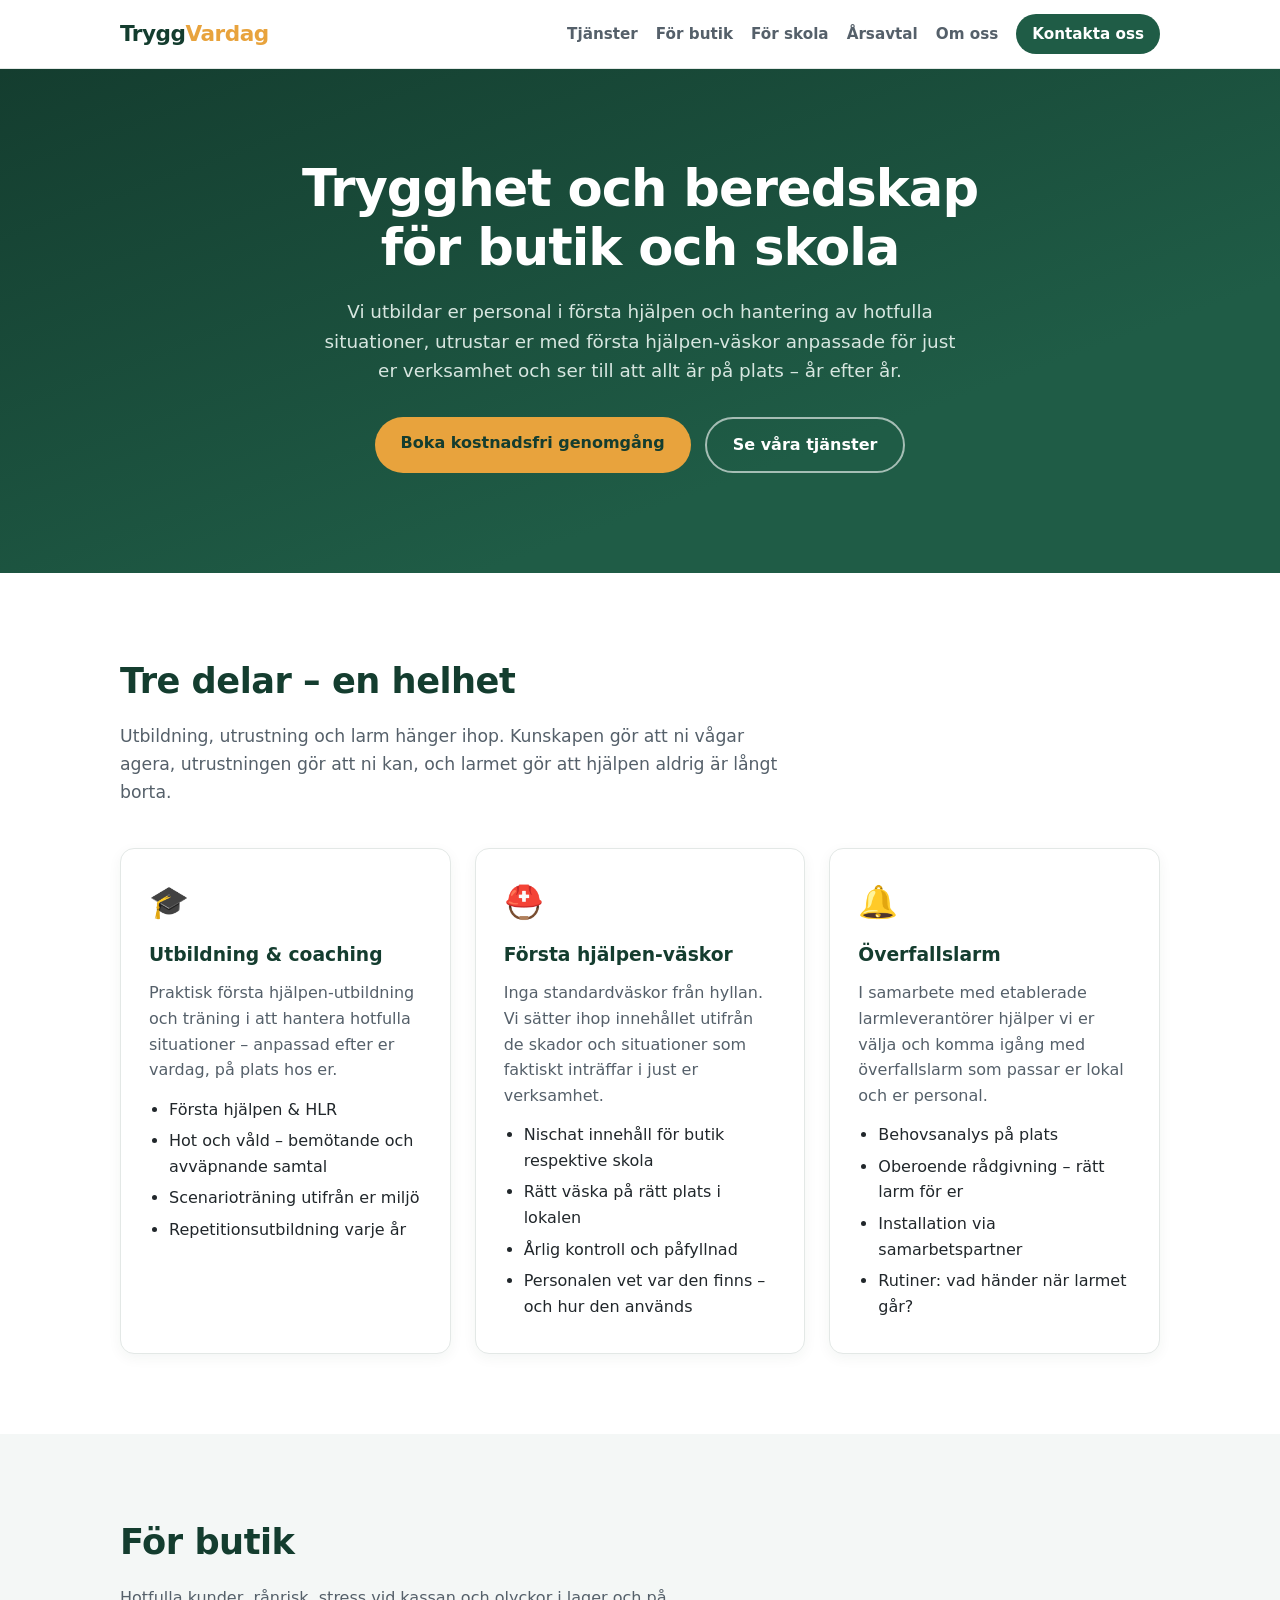
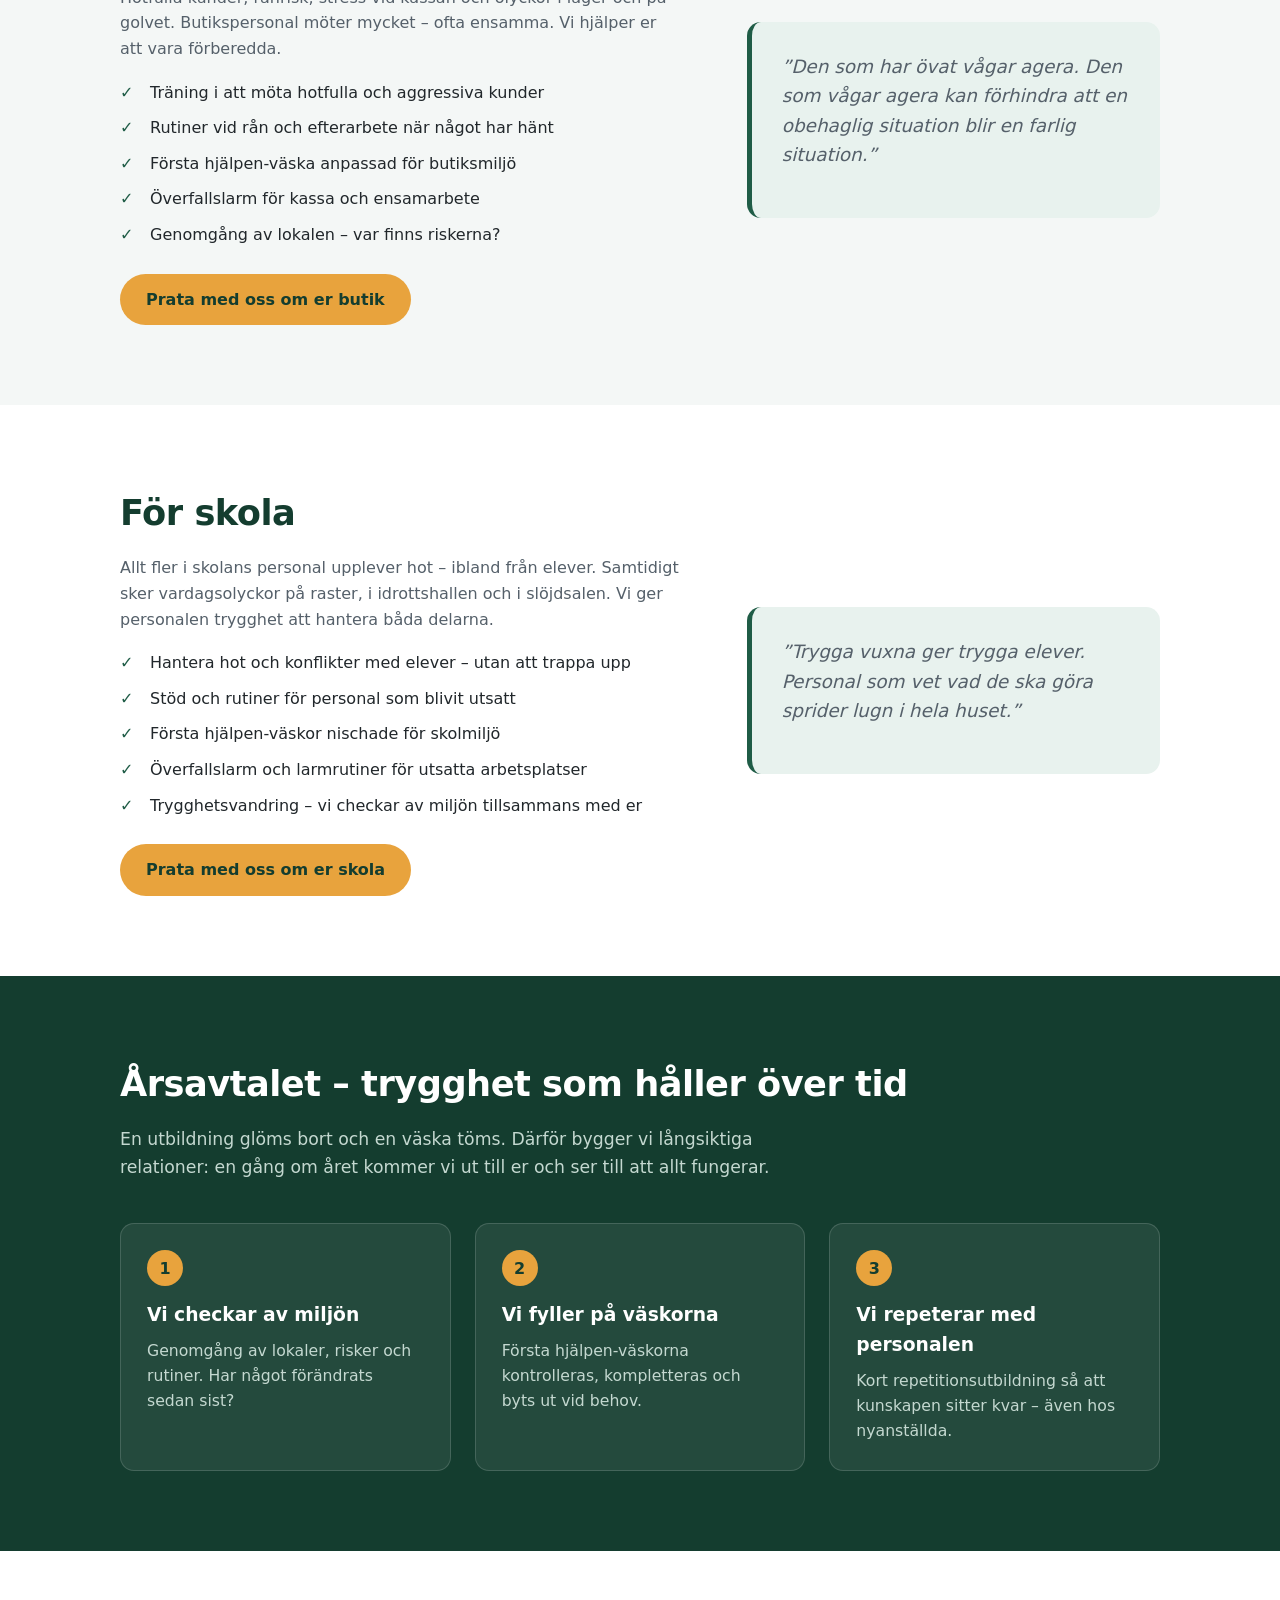
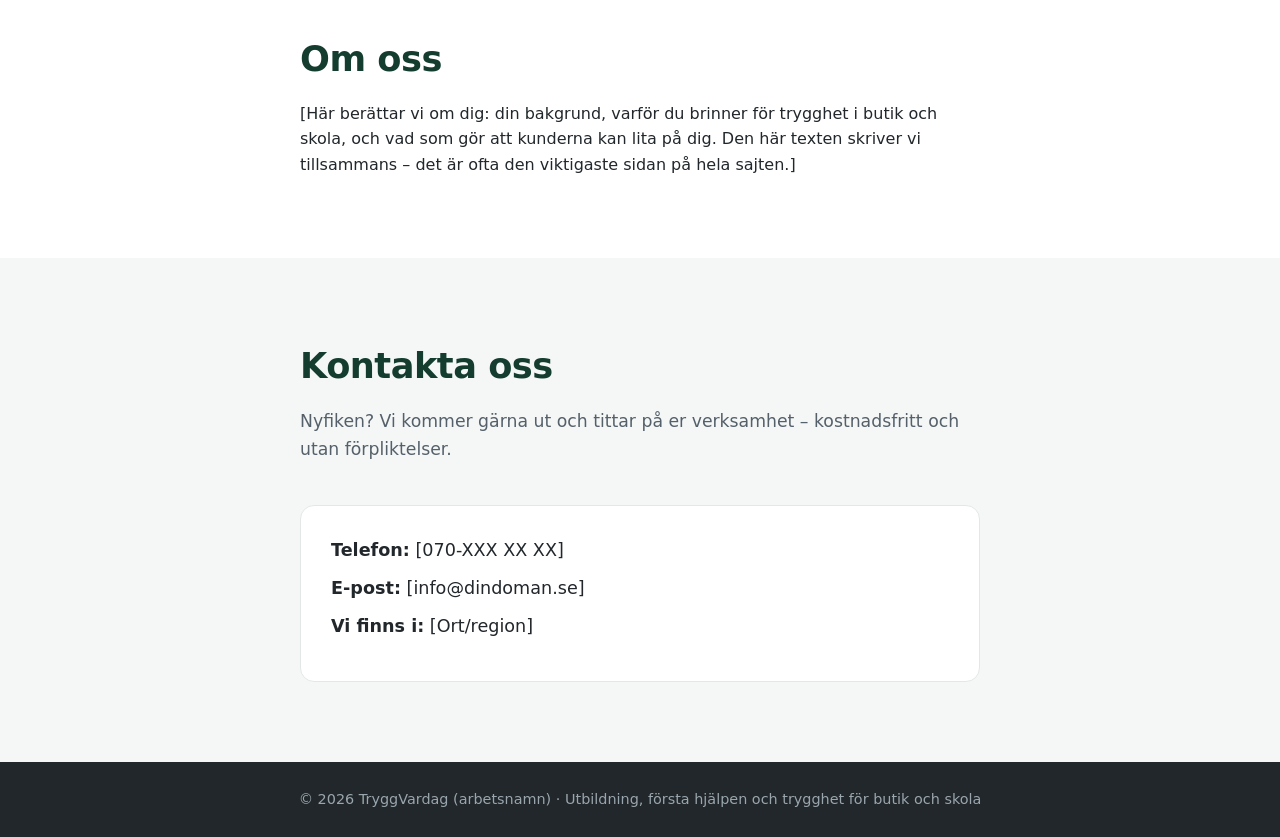
==== coaching/index.html @ 4fd25b97 "Add first draft of coaching/education website with business plan Utkast till hemsida för trygghetsfö" ====
<!DOCTYPE html>
<html lang="sv">
<head>
  <meta charset="UTF-8">
  <meta name="viewport" content="width=device-width, initial-scale=1.0">
  <title>TryggVardag – Utbildning, första hjälpen och trygghet för butik och skola</title>
  <meta name="description" content="Första hjälpen-utbildning, nischade första hjälpen-väskor och överfallslarm för butiker och skolor. Årsavtal med påfyllnad och repetitionsutbildning.">
  <link rel="stylesheet" href="style.css">
</head>
<body>

  <header class="topbar">
    <div class="container topbar-inner">
      <a href="#" class="logo">Trygg<span>Vardag</span></a>
      <nav class="nav">
        <a href="#tjanster">Tjänster</a>
        <a href="#butik">För butik</a>
        <a href="#skola">För skola</a>
        <a href="#arsavtal">Årsavtal</a>
        <a href="#om">Om oss</a>
        <a href="#kontakt" class="nav-cta">Kontakta oss</a>
      </nav>
    </div>
  </header>

  <section class="hero">
    <div class="container">
      <h1>Trygghet och beredskap<br>för butik och skola</h1>
      <p class="hero-sub">
        Vi utbildar er personal i första hjälpen och hantering av hotfulla situationer,
        utrustar er med första hjälpen-väskor anpassade för just er verksamhet
        och ser till att allt är på plats – år efter år.
      </p>
      <div class="hero-actions">
        <a href="#kontakt" class="btn btn-primary">Boka kostnadsfri genomgång</a>
        <a href="#tjanster" class="btn btn-ghost">Se våra tjänster</a>
      </div>
    </div>
  </section>

  <section id="tjanster" class="section">
    <div class="container">
      <h2>Tre delar – en helhet</h2>
      <p class="section-intro">
        Utbildning, utrustning och larm hänger ihop. Kunskapen gör att ni vågar agera,
        utrustningen gör att ni kan, och larmet gör att hjälpen aldrig är långt borta.
      </p>
      <div class="cards">
        <article class="card">
          <div class="card-icon">🎓</div>
          <h3>Utbildning &amp; coaching</h3>
          <p>
            Praktisk första hjälpen-utbildning och träning i att hantera hotfulla
            situationer – anpassad efter er vardag, på plats hos er.
          </p>
          <ul>
            <li>Första hjälpen &amp; HLR</li>
            <li>Hot och våld – bemötande och avväpnande samtal</li>
            <li>Scenarioträning utifrån er miljö</li>
            <li>Repetitionsutbildning varje år</li>
          </ul>
        </article>
        <article class="card">
          <div class="card-icon">⛑️</div>
          <h3>Första hjälpen-väskor</h3>
          <p>
            Inga standardväskor från hyllan. Vi sätter ihop innehållet utifrån de skador
            och situationer som faktiskt inträffar i just er verksamhet.
          </p>
          <ul>
            <li>Nischat innehåll för butik respektive skola</li>
            <li>Rätt väska på rätt plats i lokalen</li>
            <li>Årlig kontroll och påfyllnad</li>
            <li>Personalen vet var den finns – och hur den används</li>
          </ul>
        </article>
        <article class="card">
          <div class="card-icon">🔔</div>
          <h3>Överfallslarm</h3>
          <p>
            I samarbete med etablerade larmleverantörer hjälper vi er välja och komma
            igång med överfallslarm som passar er lokal och er personal.
          </p>
          <ul>
            <li>Behovsanalys på plats</li>
            <li>Oberoende rådgivning – rätt larm för er</li>
            <li>Installation via samarbetspartner</li>
            <li>Rutiner: vad händer när larmet går?</li>
          </ul>
        </article>
      </div>
    </div>
  </section>

  <section id="butik" class="section section-alt">
    <div class="container split">
      <div>
        <h2>För butik</h2>
        <p>
          Hotfulla kunder, rånrisk, stress vid kassan och olyckor i lager och på golvet.
          Butikspersonal möter mycket – ofta ensamma. Vi hjälper er att vara förberedda.
        </p>
        <ul class="checklist">
          <li>Träning i att möta hotfulla och aggressiva kunder</li>
          <li>Rutiner vid rån och efterarbete när något har hänt</li>
          <li>Första hjälpen-väska anpassad för butiksmiljö</li>
          <li>Överfallslarm för kassa och ensamarbete</li>
          <li>Genomgång av lokalen – var finns riskerna?</li>
        </ul>
        <a href="#kontakt" class="btn btn-primary">Prata med oss om er butik</a>
      </div>
      <div class="quote-box">
        <p>”Den som har övat vågar agera. Den som vågar agera kan förhindra att en obehaglig situation blir en farlig situation.”</p>
      </div>
    </div>
  </section>

  <section id="skola" class="section">
    <div class="container split">
      <div>
        <h2>För skola</h2>
        <p>
          Allt fler i skolans personal upplever hot – ibland från elever. Samtidigt sker
          vardagsolyckor på raster, i idrottshallen och i slöjdsalen. Vi ger personalen
          trygghet att hantera båda delarna.
        </p>
        <ul class="checklist">
          <li>Hantera hot och konflikter med elever – utan att trappa upp</li>
          <li>Stöd och rutiner för personal som blivit utsatt</li>
          <li>Första hjälpen-väskor nischade för skolmiljö</li>
          <li>Överfallslarm och larmrutiner för utsatta arbetsplatser</li>
          <li>Trygghetsvandring – vi checkar av miljön tillsammans med er</li>
        </ul>
        <a href="#kontakt" class="btn btn-primary">Prata med oss om er skola</a>
      </div>
      <div class="quote-box">
        <p>”Trygga vuxna ger trygga elever. Personal som vet vad de ska göra sprider lugn i hela huset.”</p>
      </div>
    </div>
  </section>

  <section id="arsavtal" class="section section-dark">
    <div class="container">
      <h2>Årsavtalet – trygghet som håller över tid</h2>
      <p class="section-intro">
        En utbildning glöms bort och en väska töms. Därför bygger vi långsiktiga
        relationer: en gång om året kommer vi ut till er och ser till att allt fungerar.
      </p>
      <div class="steps">
        <div class="step">
          <span class="step-num">1</span>
          <h3>Vi checkar av miljön</h3>
          <p>Genomgång av lokaler, risker och rutiner. Har något förändrats sedan sist?</p>
        </div>
        <div class="step">
          <span class="step-num">2</span>
          <h3>Vi fyller på väskorna</h3>
          <p>Första hjälpen-väskorna kontrolleras, kompletteras och byts ut vid behov.</p>
        </div>
        <div class="step">
          <span class="step-num">3</span>
          <h3>Vi repeterar med personalen</h3>
          <p>Kort repetitionsutbildning så att kunskapen sitter kvar – även hos nyanställda.</p>
        </div>
      </div>
    </div>
  </section>

  <section id="om" class="section">
    <div class="container narrow">
      <h2>Om oss</h2>
      <p>
        [Här berättar vi om dig: din bakgrund, varför du brinner för trygghet i butik
        och skola, och vad som gör att kunderna kan lita på dig. Den här texten skriver
        vi tillsammans – det är ofta den viktigaste sidan på hela sajten.]
      </p>
    </div>
  </section>

  <section id="kontakt" class="section section-alt">
    <div class="container narrow">
      <h2>Kontakta oss</h2>
      <p class="section-intro">
        Nyfiken? Vi kommer gärna ut och tittar på er verksamhet – kostnadsfritt och
        utan förpliktelser.
      </p>
      <div class="contact-box">
        <p><strong>Telefon:</strong> [070-XXX XX XX]</p>
        <p><strong>E-post:</strong> [info@dindoman.se]</p>
        <p><strong>Vi finns i:</strong> [Ort/region]</p>
      </div>
    </div>
  </section>

  <footer class="footer">
    <div class="container">
      <p>© 2026 TryggVardag (arbetsnamn) · Utbildning, första hjälpen och trygghet för butik och skola</p>
    </div>
  </footer>

</body>
</html>
---- coaching/style.css ----
:root {
  --green: #1f5c46;
  --green-dark: #143d2f;
  --green-light: #e8f2ee;
  --amber: #e8a33d;
  --ink: #21272b;
  --ink-soft: #55606a;
  --bg: #ffffff;
  --bg-alt: #f4f7f6;
  --radius: 14px;
  --maxw: 1080px;
}

* { margin: 0; padding: 0; box-sizing: border-box; }

body {
  font-family: "Segoe UI", system-ui, -apple-system, sans-serif;
  color: var(--ink);
  background: var(--bg);
  line-height: 1.6;
}

.container {
  max-width: var(--maxw);
  margin: 0 auto;
  padding: 0 20px;
}

.container.narrow { max-width: 720px; }

/* Topbar */
.topbar {
  position: sticky;
  top: 0;
  background: rgba(255, 255, 255, 0.95);
  backdrop-filter: blur(6px);
  border-bottom: 1px solid #e3e8e6;
  z-index: 10;
}

.topbar-inner {
  display: flex;
  align-items: center;
  justify-content: space-between;
  padding-top: 14px;
  padding-bottom: 14px;
  flex-wrap: wrap;
  gap: 10px;
}

.logo {
  font-size: 1.35rem;
  font-weight: 800;
  color: var(--green-dark);
  text-decoration: none;
  letter-spacing: -0.5px;
}

.logo span { color: var(--amber); }

.nav {
  display: flex;
  gap: 18px;
  align-items: center;
  flex-wrap: wrap;
}

.nav a {
  color: var(--ink-soft);
  text-decoration: none;
  font-weight: 600;
  font-size: 0.95rem;
}

.nav a:hover { color: var(--green); }

.nav-cta {
  background: var(--green);
  color: #fff !important;
  padding: 8px 16px;
  border-radius: 999px;
}

.nav-cta:hover { background: var(--green-dark); }

/* Hero */
.hero {
  background: linear-gradient(160deg, var(--green-dark) 0%, var(--green) 70%);
  color: #fff;
  padding: 90px 0 100px;
  text-align: center;
}

.hero h1 {
  font-size: clamp(2rem, 5vw, 3.2rem);
  line-height: 1.15;
  letter-spacing: -1px;
  margin-bottom: 20px;
}

.hero-sub {
  max-width: 640px;
  margin: 0 auto 32px;
  font-size: 1.15rem;
  color: #d7e6e0;
}

.hero-actions {
  display: flex;
  gap: 14px;
  justify-content: center;
  flex-wrap: wrap;
}

/* Buttons */
.btn {
  display: inline-block;
  padding: 13px 26px;
  border-radius: 999px;
  font-weight: 700;
  text-decoration: none;
  transition: transform 0.15s ease, background 0.15s ease;
}

.btn:hover { transform: translateY(-2px); }

.btn-primary {
  background: var(--amber);
  color: var(--green-dark);
}

.btn-ghost {
  border: 2px solid rgba(255, 255, 255, 0.6);
  color: #fff;
}

/* Sections */
.section { padding: 80px 0; }
.section-alt { background: var(--bg-alt); }

.section h2 {
  font-size: clamp(1.6rem, 3.5vw, 2.2rem);
  letter-spacing: -0.5px;
  margin-bottom: 14px;
  color: var(--green-dark);
}

.section-intro {
  max-width: 680px;
  color: var(--ink-soft);
  font-size: 1.08rem;
  margin-bottom: 42px;
}

/* Cards */
.cards {
  display: grid;
  grid-template-columns: repeat(auto-fit, minmax(280px, 1fr));
  gap: 24px;
}

.card {
  background: #fff;
  border: 1px solid #e3e8e6;
  border-radius: var(--radius);
  padding: 28px;
  box-shadow: 0 4px 14px rgba(20, 61, 47, 0.05);
}

.card-icon { font-size: 2rem; margin-bottom: 12px; }

.card h3 { margin-bottom: 10px; color: var(--green-dark); }

.card p { color: var(--ink-soft); margin-bottom: 14px; }

.card ul { padding-left: 20px; color: var(--ink); }
.card li { margin-bottom: 6px; }

/* Split sections (butik/skola) */
.split {
  display: grid;
  grid-template-columns: 1.4fr 1fr;
  gap: 48px;
  align-items: center;
}

.split p { color: var(--ink-soft); margin-bottom: 18px; max-width: 560px; }

.checklist {
  list-style: none;
  margin-bottom: 26px;
}

.checklist li {
  padding-left: 30px;
  position: relative;
  margin-bottom: 10px;
}

.checklist li::before {
  content: "✓";
  position: absolute;
  left: 0;
  top: 0;
  color: var(--green);
  font-weight: 800;
}

.quote-box {
  background: var(--green-light);
  border-left: 5px solid var(--green);
  border-radius: var(--radius);
  padding: 30px;
  font-size: 1.15rem;
  font-style: italic;
  color: var(--green-dark);
}

/* Dark section (årsavtal) */
.section-dark {
  background: var(--green-dark);
  color: #fff;
}

.section-dark h2 { color: #fff; }
.section-dark .section-intro { color: #c4d8d0; }

.steps {
  display: grid;
  grid-template-columns: repeat(auto-fit, minmax(240px, 1fr));
  gap: 24px;
}

.step {
  background: rgba(255, 255, 255, 0.07);
  border: 1px solid rgba(255, 255, 255, 0.15);
  border-radius: var(--radius);
  padding: 26px;
}

.step-num {
  display: inline-flex;
  align-items: center;
  justify-content: center;
  width: 36px;
  height: 36px;
  border-radius: 50%;
  background: var(--amber);
  color: var(--green-dark);
  font-weight: 800;
  margin-bottom: 14px;
}

.step h3 { margin-bottom: 8px; }
.step p { color: #c4d8d0; font-size: 0.98rem; }

/* Contact */
.contact-box {
  background: #fff;
  border: 1px solid #e3e8e6;
  border-radius: var(--radius);
  padding: 30px;
  font-size: 1.1rem;
}

.contact-box p { margin-bottom: 10px; }

/* Footer */
.footer {
  background: var(--ink);
  color: #9aa6ad;
  padding: 26px 0;
  font-size: 0.9rem;
  text-align: center;
}

/* Responsive */
@media (max-width: 820px) {
  .split { grid-template-columns: 1fr; gap: 28px; }
  .section { padding: 60px 0; }
  .hero { padding: 64px 0 72px; }
}
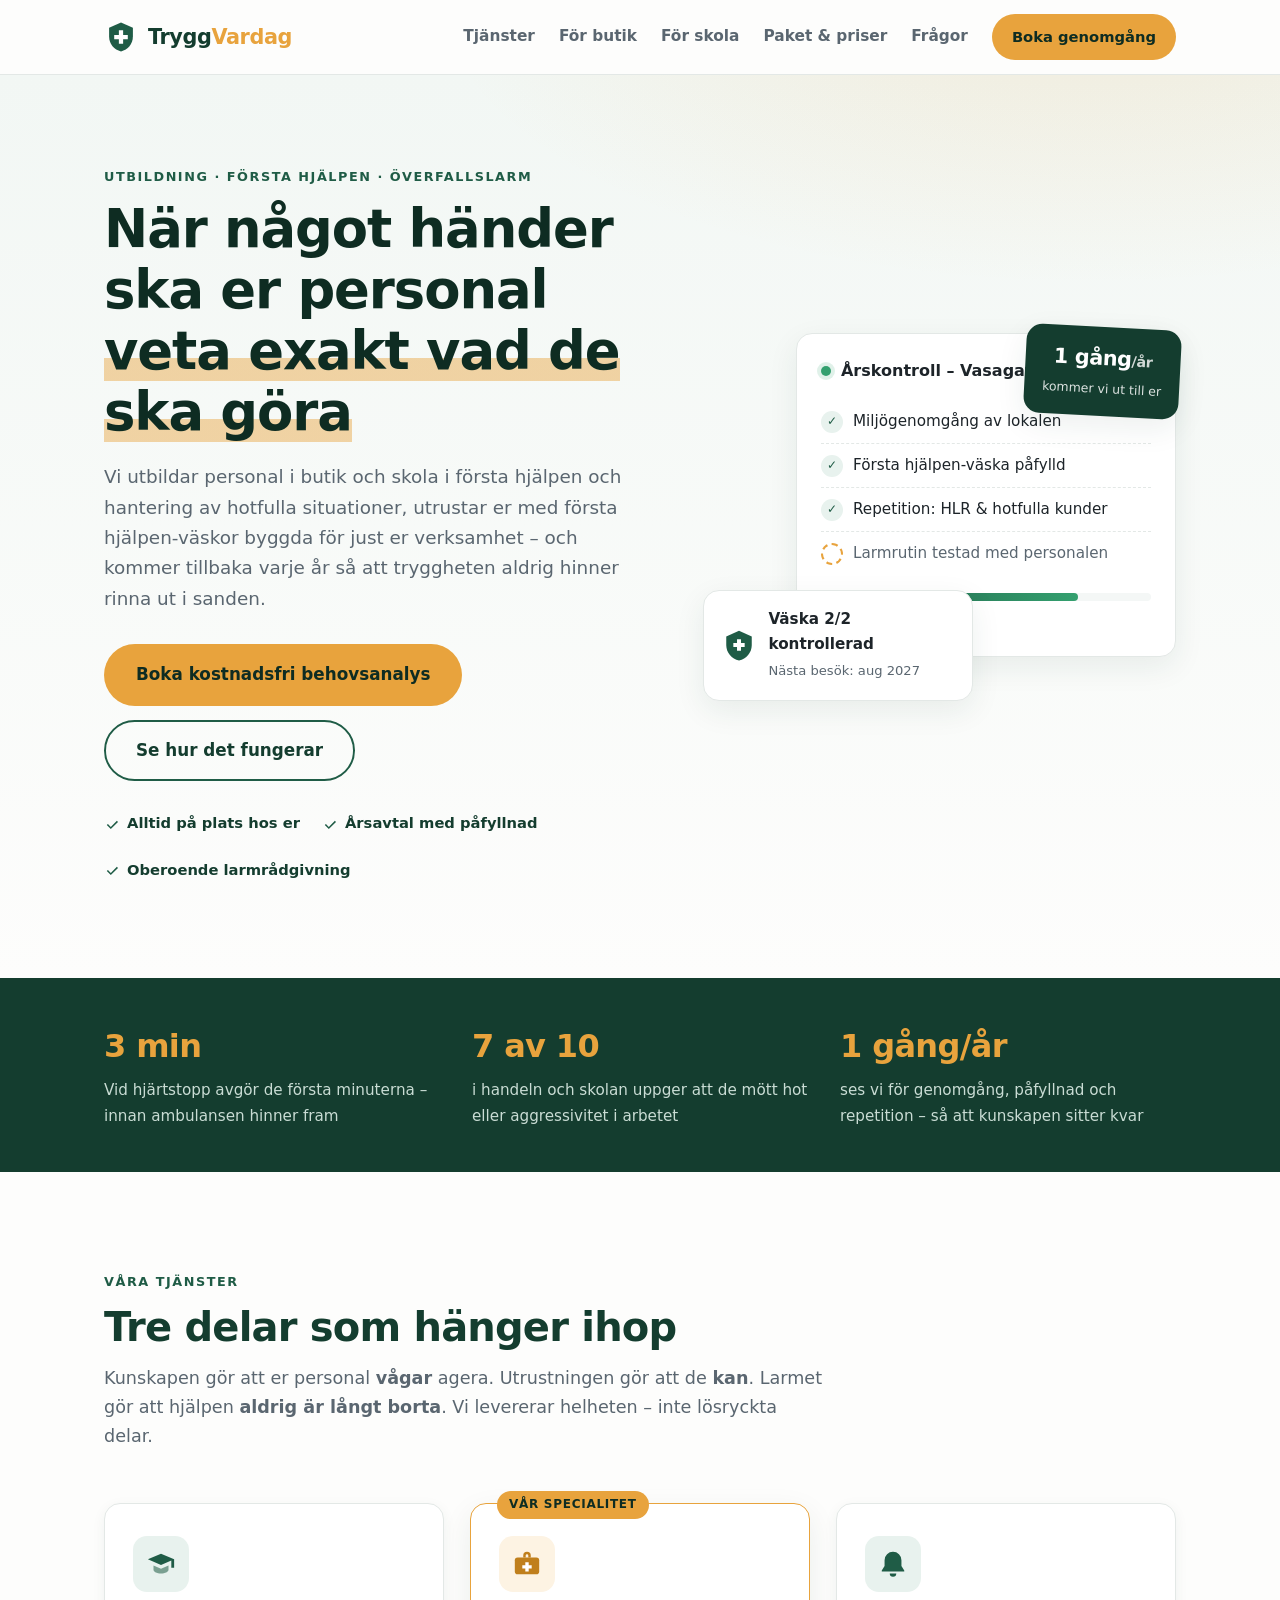
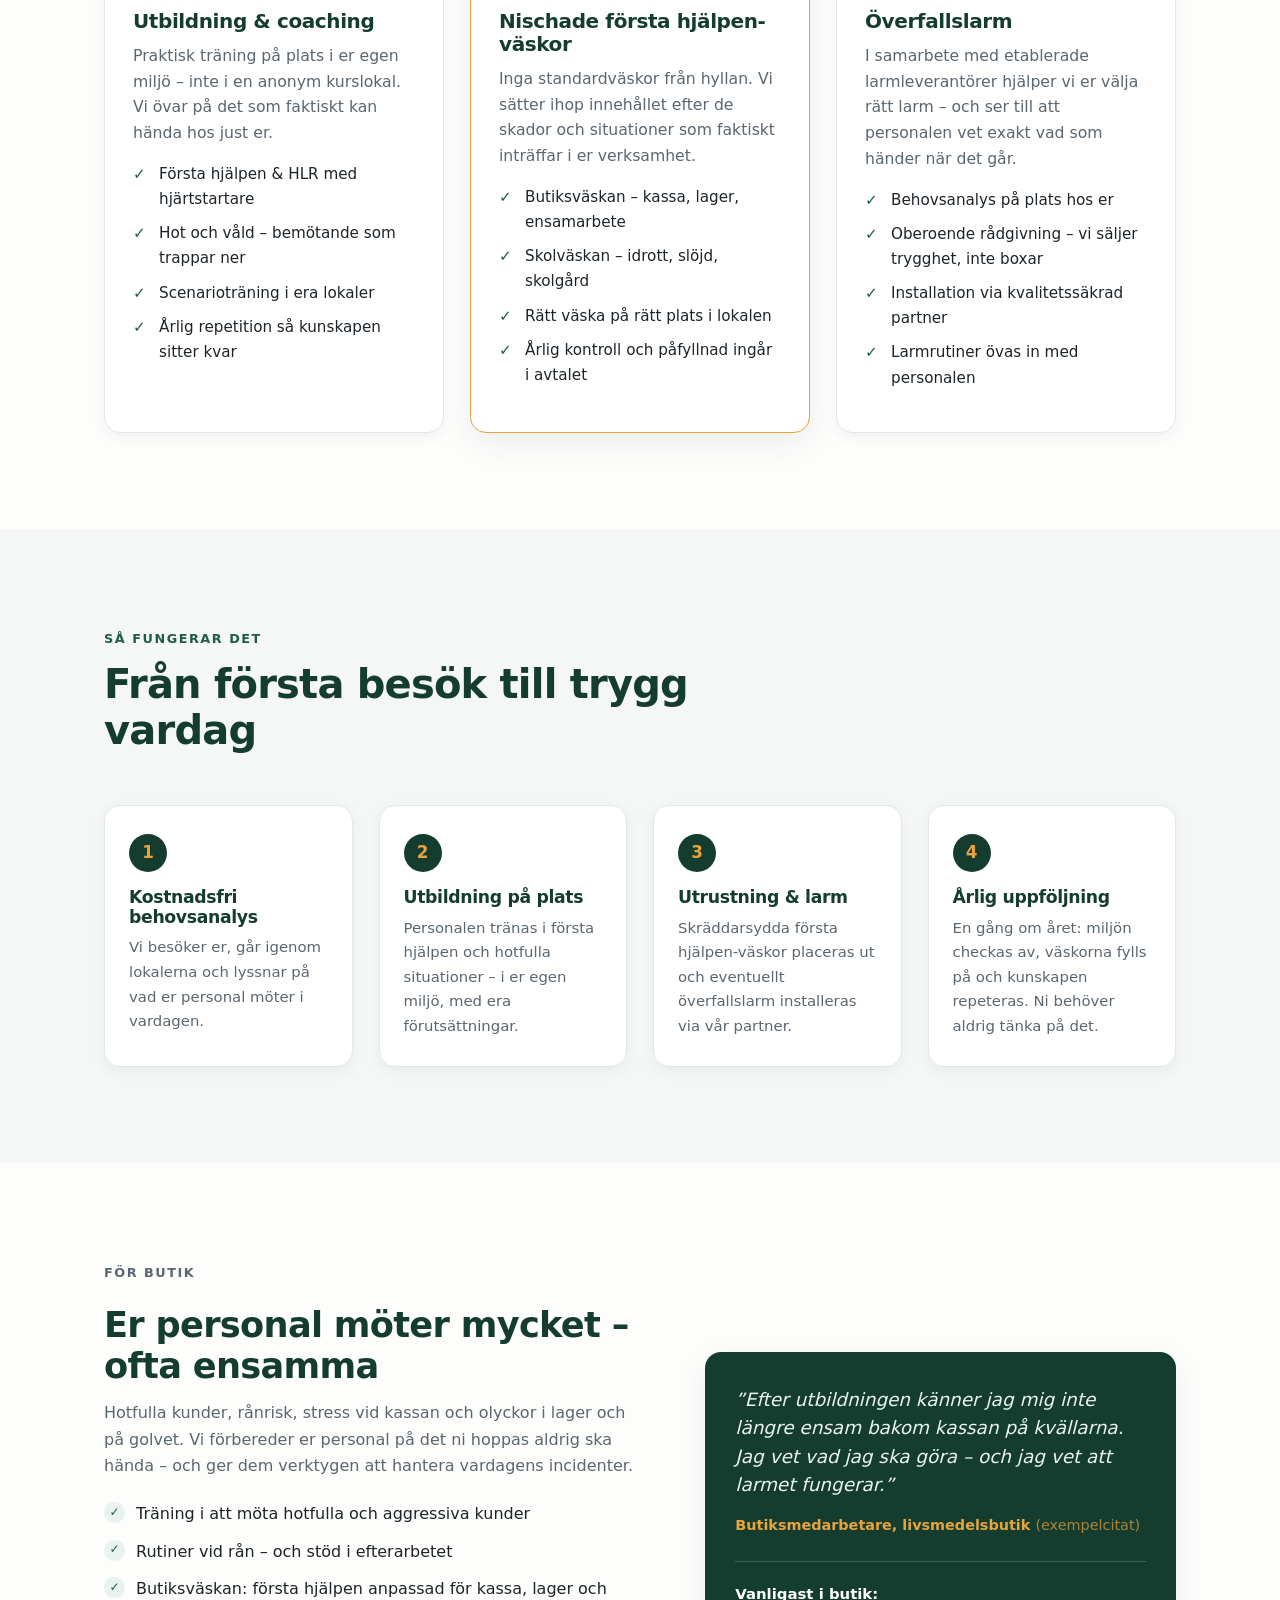
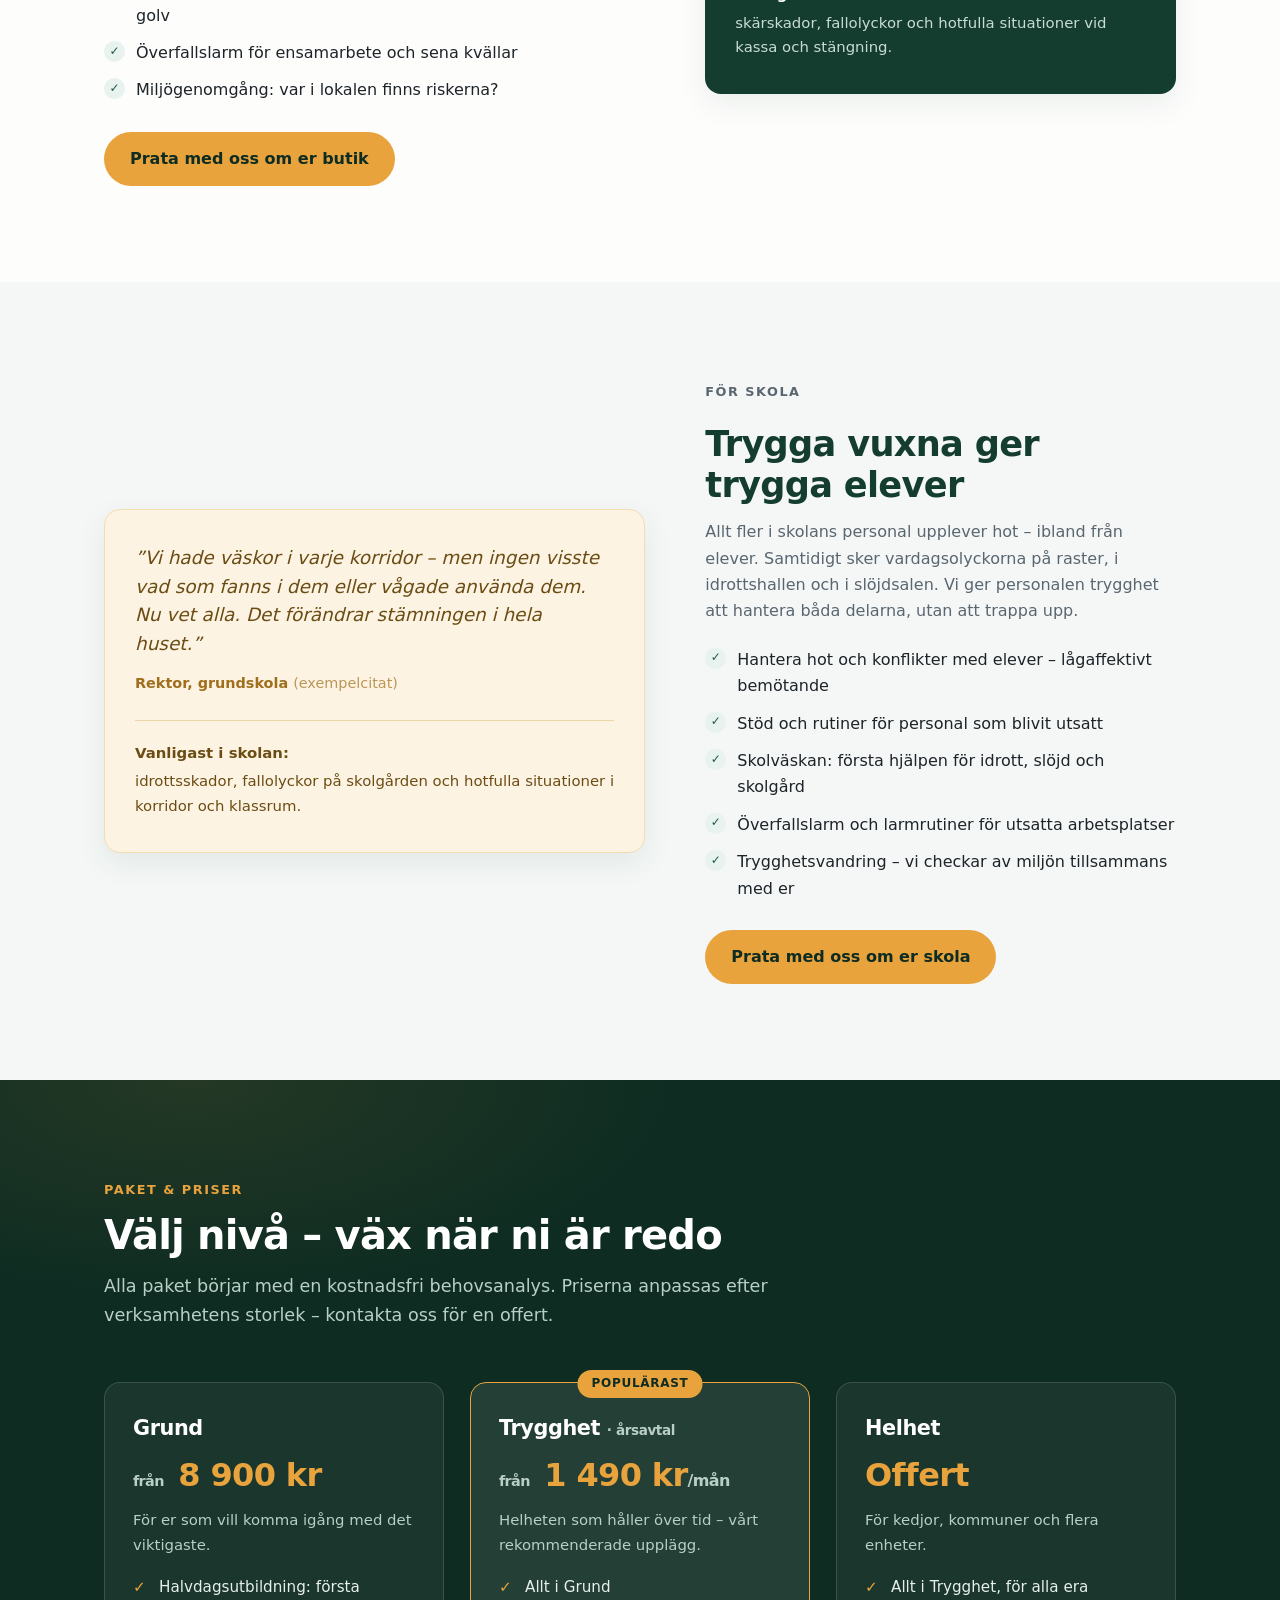
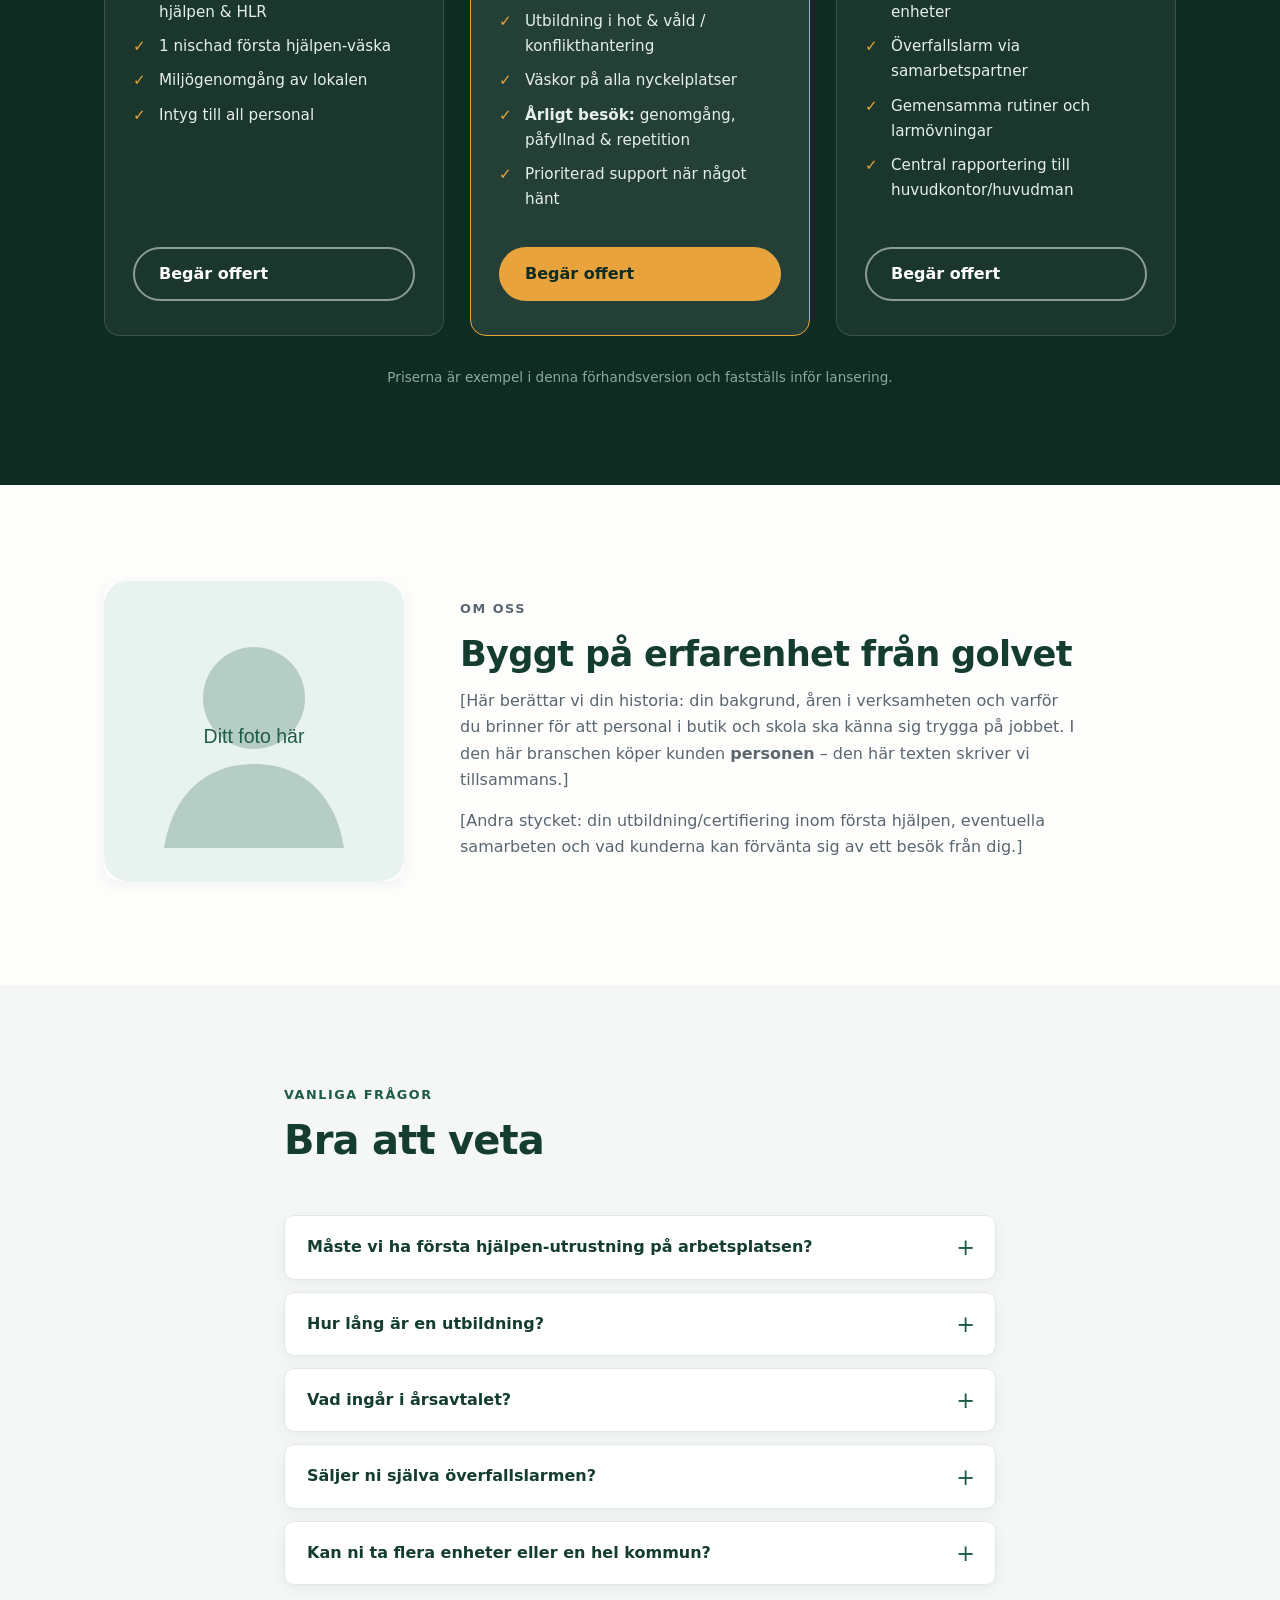
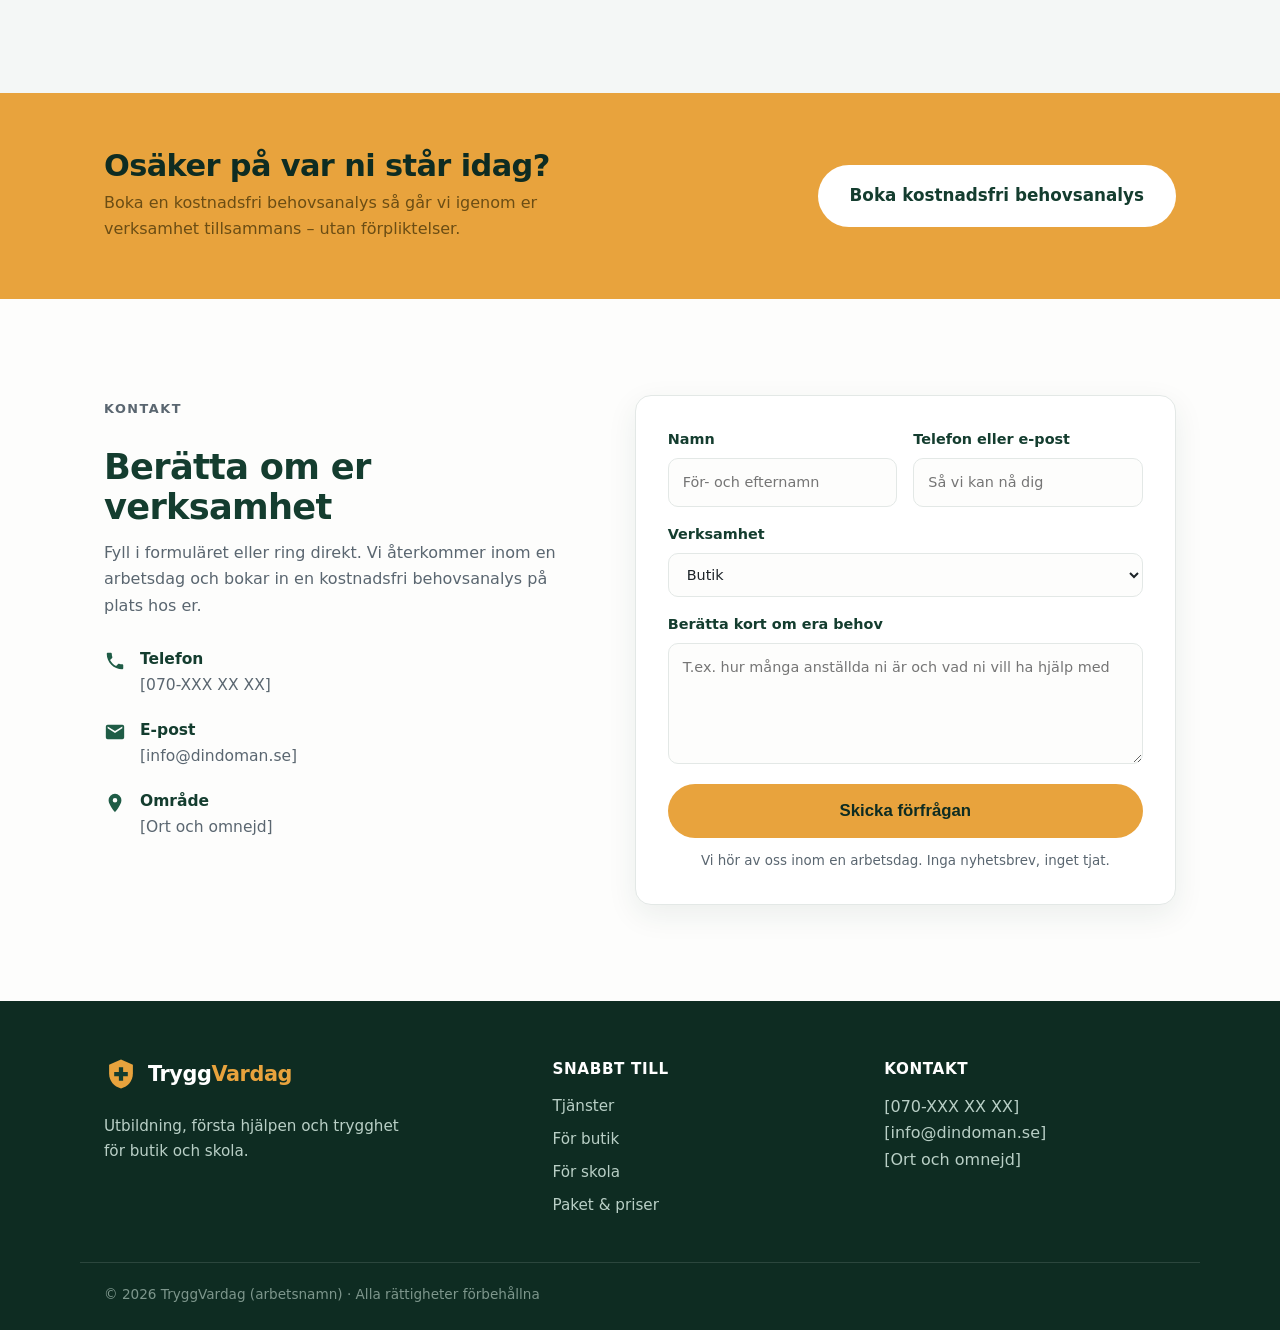
==== commit d2a27b3e: "Rebuild coaching site as polished production-quality mock Fullständig omarbetning: hero med illustra" ====
--- a/coaching/index.html
+++ b/coaching/index.html
@@ -4,199 +4,493 @@
   <meta charset="UTF-8">
   <meta name="viewport" content="width=device-width, initial-scale=1.0">
   <title>TryggVardag – Utbildning, första hjälpen och trygghet för butik och skola</title>
-  <meta name="description" content="Första hjälpen-utbildning, nischade första hjälpen-väskor och överfallslarm för butiker och skolor. Årsavtal med påfyllnad och repetitionsutbildning.">
+  <meta name="description" content="Första hjälpen-utbildning, nischade första hjälpen-väskor och överfallslarm för butiker och skolor. Årsavtal med miljögenomgång, påfyllnad och repetitionsutbildning.">
   <link rel="stylesheet" href="style.css">
 </head>
 <body>
 
-  <header class="topbar">
-    <div class="container topbar-inner">
-      <a href="#" class="logo">Trygg<span>Vardag</span></a>
-      <nav class="nav">
-        <a href="#tjanster">Tjänster</a>
-        <a href="#butik">För butik</a>
-        <a href="#skola">För skola</a>
-        <a href="#arsavtal">Årsavtal</a>
-        <a href="#om">Om oss</a>
-        <a href="#kontakt" class="nav-cta">Kontakta oss</a>
-      </nav>
-    </div>
-  </header>
-
+<header class="topbar" id="top">
+  <div class="container topbar-inner">
+    <a href="#top" class="logo" aria-label="TryggVardag – till startsidan">
+      <svg class="logo-mark" viewBox="0 0 40 40" aria-hidden="true">
+        <path d="M20 3 34 9v10c0 9.5-6 15.5-14 18C12 34.5 6 28.5 6 19V9l14-6z" fill="#1f5c46"/>
+        <path d="M17.5 12h5v5.5H28v5h-5.5V28h-5v-5.5H12v-5h5.5V12z" fill="#fff"/>
+      </svg>
+      <span class="logo-text">Trygg<em>Vardag</em></span>
+    </a>
+    <nav class="nav" id="nav">
+      <a href="#tjanster">Tjänster</a>
+      <a href="#butik">För butik</a>
+      <a href="#skola">För skola</a>
+      <a href="#paket">Paket &amp; priser</a>
+      <a href="#faq">Frågor</a>
+      <a href="#kontakt" class="btn btn-small btn-primary">Boka genomgång</a>
+    </nav>
+    <button class="nav-toggle" id="navToggle" aria-label="Meny" aria-expanded="false">
+      <span></span><span></span><span></span>
+    </button>
+  </div>
+</header>
+
+<main>
+
+  <!-- ============ HERO ============ -->
   <section class="hero">
-    <div class="container">
-      <h1>Trygghet och beredskap<br>för butik och skola</h1>
-      <p class="hero-sub">
-        Vi utbildar er personal i första hjälpen och hantering av hotfulla situationer,
-        utrustar er med första hjälpen-väskor anpassade för just er verksamhet
-        och ser till att allt är på plats – år efter år.
-      </p>
-      <div class="hero-actions">
-        <a href="#kontakt" class="btn btn-primary">Boka kostnadsfri genomgång</a>
-        <a href="#tjanster" class="btn btn-ghost">Se våra tjänster</a>
-      </div>
-    </div>
-  </section>
-
+    <div class="container hero-grid">
+      <div class="hero-copy reveal">
+        <p class="eyebrow">Utbildning · Första hjälpen · Överfallslarm</p>
+        <h1>När något händer ska er personal <span class="mark">veta exakt vad de ska göra</span></h1>
+        <p class="lead">
+          Vi utbildar personal i butik och skola i första hjälpen och hantering av hotfulla
+          situationer, utrustar er med första hjälpen-väskor byggda för just er verksamhet
+          – och kommer tillbaka varje år så att tryggheten aldrig hinner rinna ut i sanden.
+        </p>
+        <div class="hero-actions">
+          <a href="#kontakt" class="btn btn-primary btn-large">Boka kostnadsfri behovsanalys</a>
+          <a href="#tjanster" class="btn btn-outline btn-large">Se hur det fungerar</a>
+        </div>
+        <ul class="hero-trust">
+          <li>
+            <svg viewBox="0 0 20 20" aria-hidden="true"><path d="M8.5 13.6 4.9 10l-1.4 1.4 5 5 9-9L16.1 6z" fill="currentColor"/></svg>
+            Alltid på plats hos er
+          </li>
+          <li>
+            <svg viewBox="0 0 20 20" aria-hidden="true"><path d="M8.5 13.6 4.9 10l-1.4 1.4 5 5 9-9L16.1 6z" fill="currentColor"/></svg>
+            Årsavtal med påfyllnad
+          </li>
+          <li>
+            <svg viewBox="0 0 20 20" aria-hidden="true"><path d="M8.5 13.6 4.9 10l-1.4 1.4 5 5 9-9L16.1 6z" fill="currentColor"/></svg>
+            Oberoende larmrådgivning
+          </li>
+        </ul>
+      </div>
+
+      <div class="hero-visual reveal" aria-hidden="true">
+        <div class="visual-card visual-card-main">
+          <div class="visual-card-head">
+            <span class="dot dot-green"></span>
+            <strong>Årskontroll – Vasagatans Livs</strong>
+          </div>
+          <ul class="visual-checklist">
+            <li class="done"><span>✓</span> Miljögenomgång av lokalen</li>
+            <li class="done"><span>✓</span> Första hjälpen-väska påfylld</li>
+            <li class="done"><span>✓</span> Repetition: HLR &amp; hotfulla kunder</li>
+            <li class="active"><span></span> Larmrutin testad med personalen</li>
+          </ul>
+          <div class="visual-progress"><div style="width:78%"></div></div>
+          <p class="visual-note">3 av 4 moment klara</p>
+        </div>
+        <div class="visual-card visual-card-float">
+          <svg viewBox="0 0 24 24" aria-hidden="true"><path d="M12 2 3 6v6c0 5.5 3.8 9.7 9 11 5.2-1.3 9-5.5 9-11V6l-9-4z" fill="#1f5c46"/><path d="M10.6 8h2.8v2.6H16v2.8h-2.6V16h-2.8v-2.6H8v-2.8h2.6V8z" fill="#fff"/></svg>
+          <div>
+            <strong>Väska 2/2 kontrollerad</strong>
+            <small>Nästa besök: aug 2027</small>
+          </div>
+        </div>
+        <div class="visual-badge">
+          <strong>1 gång<span>/år</span></strong>
+          <small>kommer vi ut till er</small>
+        </div>
+      </div>
+    </div>
+  </section>
+
+  <!-- ============ STATS ============ -->
+  <section class="stats">
+    <div class="container stats-grid">
+      <div class="stat reveal">
+        <strong>3 min</strong>
+        <span>Vid hjärtstopp avgör de första minuterna – innan ambulansen hinner fram</span>
+      </div>
+      <div class="stat reveal">
+        <strong>7 av 10</strong>
+        <span>i handeln och skolan uppger att de mött hot eller aggressivitet i arbetet</span>
+      </div>
+      <div class="stat reveal">
+        <strong>1 gång/år</strong>
+        <span>ses vi för genomgång, påfyllnad och repetition – så att kunskapen sitter kvar</span>
+      </div>
+    </div>
+  </section>
+
+  <!-- ============ TJÄNSTER ============ -->
   <section id="tjanster" class="section">
     <div class="container">
-      <h2>Tre delar – en helhet</h2>
-      <p class="section-intro">
-        Utbildning, utrustning och larm hänger ihop. Kunskapen gör att ni vågar agera,
-        utrustningen gör att ni kan, och larmet gör att hjälpen aldrig är långt borta.
-      </p>
+      <div class="section-head reveal">
+        <p class="eyebrow">Våra tjänster</p>
+        <h2>Tre delar som hänger ihop</h2>
+        <p class="section-intro">
+          Kunskapen gör att er personal <strong>vågar</strong> agera. Utrustningen gör att de
+          <strong>kan</strong>. Larmet gör att hjälpen <strong>aldrig är långt borta</strong>.
+          Vi levererar helheten – inte lösryckta delar.
+        </p>
+      </div>
+
       <div class="cards">
-        <article class="card">
-          <div class="card-icon">🎓</div>
+        <article class="card reveal">
+          <div class="card-icon icon-green">
+            <svg viewBox="0 0 32 32" aria-hidden="true"><path d="M16 5 2 11l14 6 11-4.7V20h3v-9L16 5z" fill="currentColor"/><path d="M8 17.6V22c0 2.2 3.6 4 8 4s8-1.8 8-4v-4.4l-8 3.4-8-3.4z" fill="currentColor" opacity=".55"/></svg>
+          </div>
           <h3>Utbildning &amp; coaching</h3>
           <p>
-            Praktisk första hjälpen-utbildning och träning i att hantera hotfulla
-            situationer – anpassad efter er vardag, på plats hos er.
+            Praktisk träning på plats i er egen miljö – inte i en anonym kurslokal.
+            Vi övar på det som faktiskt kan hända hos just er.
           </p>
-          <ul>
-            <li>Första hjälpen &amp; HLR</li>
-            <li>Hot och våld – bemötande och avväpnande samtal</li>
-            <li>Scenarioträning utifrån er miljö</li>
-            <li>Repetitionsutbildning varje år</li>
-          </ul>
-        </article>
-        <article class="card">
-          <div class="card-icon">⛑️</div>
-          <h3>Första hjälpen-väskor</h3>
+          <ul class="feature-list">
+            <li>Första hjälpen &amp; HLR med hjärtstartare</li>
+            <li>Hot och våld – bemötande som trappar ner</li>
+            <li>Scenarioträning i era lokaler</li>
+            <li>Årlig repetition så kunskapen sitter kvar</li>
+          </ul>
+        </article>
+
+        <article class="card card-featured reveal">
+          <span class="card-flag">Vår specialitet</span>
+          <div class="card-icon icon-amber">
+            <svg viewBox="0 0 32 32" aria-hidden="true"><path d="M6 9h20a3 3 0 0 1 3 3v12a3 3 0 0 1-3 3H6a3 3 0 0 1-3-3V12a3 3 0 0 1 3-3z" fill="currentColor"/><path d="M12 9V7a4 4 0 0 1 8 0v2h-2.6V7a1.4 1.4 0 0 0-2.8 0v2H12z" fill="currentColor"/><path d="M14.2 14h3.6v3.2H21v3.6h-3.2V24h-3.6v-3.2H11v-3.6h3.2V14z" fill="#fff"/></svg>
+          </div>
+          <h3>Nischade första hjälpen-väskor</h3>
           <p>
-            Inga standardväskor från hyllan. Vi sätter ihop innehållet utifrån de skador
-            och situationer som faktiskt inträffar i just er verksamhet.
+            Inga standardväskor från hyllan. Vi sätter ihop innehållet efter de skador
+            och situationer som faktiskt inträffar i er verksamhet.
           </p>
-          <ul>
-            <li>Nischat innehåll för butik respektive skola</li>
+          <ul class="feature-list">
+            <li>Butiksväskan – kassa, lager, ensamarbete</li>
+            <li>Skolväskan – idrott, slöjd, skolgård</li>
             <li>Rätt väska på rätt plats i lokalen</li>
-            <li>Årlig kontroll och påfyllnad</li>
-            <li>Personalen vet var den finns – och hur den används</li>
-          </ul>
-        </article>
-        <article class="card">
-          <div class="card-icon">🔔</div>
+            <li>Årlig kontroll och påfyllnad ingår i avtalet</li>
+          </ul>
+        </article>
+
+        <article class="card reveal">
+          <div class="card-icon icon-green">
+            <svg viewBox="0 0 32 32" aria-hidden="true"><path d="M16 3a9 9 0 0 0-9 9v6l-3 5v1h24v-1l-3-5v-6a9 9 0 0 0-9-9z" fill="currentColor"/><path d="M12.5 26a3.5 3.5 0 0 0 7 0h-7z" fill="currentColor"/></svg>
+          </div>
           <h3>Överfallslarm</h3>
           <p>
-            I samarbete med etablerade larmleverantörer hjälper vi er välja och komma
-            igång med överfallslarm som passar er lokal och er personal.
+            I samarbete med etablerade larmleverantörer hjälper vi er välja rätt larm –
+            och ser till att personalen vet exakt vad som händer när det går.
           </p>
-          <ul>
-            <li>Behovsanalys på plats</li>
-            <li>Oberoende rådgivning – rätt larm för er</li>
-            <li>Installation via samarbetspartner</li>
-            <li>Rutiner: vad händer när larmet går?</li>
-          </ul>
-        </article>
-      </div>
-    </div>
-  </section>
-
-  <section id="butik" class="section section-alt">
+          <ul class="feature-list">
+            <li>Behovsanalys på plats hos er</li>
+            <li>Oberoende rådgivning – vi säljer trygghet, inte boxar</li>
+            <li>Installation via kvalitetssäkrad partner</li>
+            <li>Larmrutiner övas in med personalen</li>
+          </ul>
+        </article>
+      </div>
+    </div>
+  </section>
+
+  <!-- ============ SÅ FUNKAR DET ============ -->
+  <section class="section section-alt">
+    <div class="container">
+      <div class="section-head reveal">
+        <p class="eyebrow">Så fungerar det</p>
+        <h2>Från första besök till trygg vardag</h2>
+      </div>
+      <ol class="process">
+        <li class="reveal">
+          <span class="process-num">1</span>
+          <h3>Kostnadsfri behovsanalys</h3>
+          <p>Vi besöker er, går igenom lokalerna och lyssnar på vad er personal möter i vardagen.</p>
+        </li>
+        <li class="reveal">
+          <span class="process-num">2</span>
+          <h3>Utbildning på plats</h3>
+          <p>Personalen tränas i första hjälpen och hotfulla situationer – i er egen miljö, med era förutsättningar.</p>
+        </li>
+        <li class="reveal">
+          <span class="process-num">3</span>
+          <h3>Utrustning &amp; larm</h3>
+          <p>Skräddarsydda första hjälpen-väskor placeras ut och eventuellt överfallslarm installeras via vår partner.</p>
+        </li>
+        <li class="reveal">
+          <span class="process-num">4</span>
+          <h3>Årlig uppföljning</h3>
+          <p>En gång om året: miljön checkas av, väskorna fylls på och kunskapen repeteras. Ni behöver aldrig tänka på det.</p>
+        </li>
+      </ol>
+    </div>
+  </section>
+
+  <!-- ============ FÖR BUTIK ============ -->
+  <section id="butik" class="section">
     <div class="container split">
-      <div>
-        <h2>För butik</h2>
+      <div class="split-copy reveal">
+        <p class="eyebrow">För butik</p>
+        <h2>Er personal möter mycket – ofta ensamma</h2>
         <p>
           Hotfulla kunder, rånrisk, stress vid kassan och olyckor i lager och på golvet.
-          Butikspersonal möter mycket – ofta ensamma. Vi hjälper er att vara förberedda.
+          Vi förbereder er personal på det ni hoppas aldrig ska hända – och ger dem
+          verktygen att hantera vardagens incidenter.
         </p>
         <ul class="checklist">
           <li>Träning i att möta hotfulla och aggressiva kunder</li>
-          <li>Rutiner vid rån och efterarbete när något har hänt</li>
-          <li>Första hjälpen-väska anpassad för butiksmiljö</li>
-          <li>Överfallslarm för kassa och ensamarbete</li>
-          <li>Genomgång av lokalen – var finns riskerna?</li>
+          <li>Rutiner vid rån – och stöd i efterarbetet</li>
+          <li>Butiksväskan: första hjälpen anpassad för kassa, lager och golv</li>
+          <li>Överfallslarm för ensamarbete och sena kvällar</li>
+          <li>Miljögenomgång: var i lokalen finns riskerna?</li>
         </ul>
         <a href="#kontakt" class="btn btn-primary">Prata med oss om er butik</a>
       </div>
-      <div class="quote-box">
-        <p>”Den som har övat vågar agera. Den som vågar agera kan förhindra att en obehaglig situation blir en farlig situation.”</p>
-      </div>
-    </div>
-  </section>
-
-  <section id="skola" class="section">
-    <div class="container split">
-      <div>
-        <h2>För skola</h2>
+      <aside class="split-panel panel-green reveal">
+        <blockquote>
+          <p>”Efter utbildningen känner jag mig inte längre ensam bakom kassan på kvällarna. Jag vet vad jag ska göra – och jag vet att larmet fungerar.”</p>
+          <footer>Butiksmedarbetare, livsmedelsbutik <span>(exempelcitat)</span></footer>
+        </blockquote>
+        <div class="panel-fact">
+          <strong>Vanligast i butik:</strong>
+          <p>skärskador, fallolyckor och hotfulla situationer vid kassa och stängning.</p>
+        </div>
+      </aside>
+    </div>
+  </section>
+
+  <!-- ============ FÖR SKOLA ============ -->
+  <section id="skola" class="section section-alt">
+    <div class="container split split-reverse">
+      <div class="split-copy reveal">
+        <p class="eyebrow">För skola</p>
+        <h2>Trygga vuxna ger trygga elever</h2>
         <p>
           Allt fler i skolans personal upplever hot – ibland från elever. Samtidigt sker
-          vardagsolyckor på raster, i idrottshallen och i slöjdsalen. Vi ger personalen
-          trygghet att hantera båda delarna.
+          vardagsolyckorna på raster, i idrottshallen och i slöjdsalen. Vi ger personalen
+          trygghet att hantera båda delarna, utan att trappa upp.
         </p>
         <ul class="checklist">
-          <li>Hantera hot och konflikter med elever – utan att trappa upp</li>
+          <li>Hantera hot och konflikter med elever – lågaffektivt bemötande</li>
           <li>Stöd och rutiner för personal som blivit utsatt</li>
-          <li>Första hjälpen-väskor nischade för skolmiljö</li>
+          <li>Skolväskan: första hjälpen för idrott, slöjd och skolgård</li>
           <li>Överfallslarm och larmrutiner för utsatta arbetsplatser</li>
           <li>Trygghetsvandring – vi checkar av miljön tillsammans med er</li>
         </ul>
         <a href="#kontakt" class="btn btn-primary">Prata med oss om er skola</a>
       </div>
-      <div class="quote-box">
-        <p>”Trygga vuxna ger trygga elever. Personal som vet vad de ska göra sprider lugn i hela huset.”</p>
-      </div>
-    </div>
-  </section>
-
-  <section id="arsavtal" class="section section-dark">
+      <aside class="split-panel panel-amber reveal">
+        <blockquote>
+          <p>”Vi hade väskor i varje korridor – men ingen visste vad som fanns i dem eller vågade använda dem. Nu vet alla. Det förändrar stämningen i hela huset.”</p>
+          <footer>Rektor, grundskola <span>(exempelcitat)</span></footer>
+        </blockquote>
+        <div class="panel-fact">
+          <strong>Vanligast i skolan:</strong>
+          <p>idrottsskador, fallolyckor på skolgården och hotfulla situationer i korridor och klassrum.</p>
+        </div>
+      </aside>
+    </div>
+  </section>
+
+  <!-- ============ PAKET ============ -->
+  <section id="paket" class="section section-dark">
     <div class="container">
-      <h2>Årsavtalet – trygghet som håller över tid</h2>
-      <p class="section-intro">
-        En utbildning glöms bort och en väska töms. Därför bygger vi långsiktiga
-        relationer: en gång om året kommer vi ut till er och ser till att allt fungerar.
-      </p>
-      <div class="steps">
-        <div class="step">
-          <span class="step-num">1</span>
-          <h3>Vi checkar av miljön</h3>
-          <p>Genomgång av lokaler, risker och rutiner. Har något förändrats sedan sist?</p>
-        </div>
-        <div class="step">
-          <span class="step-num">2</span>
-          <h3>Vi fyller på väskorna</h3>
-          <p>Första hjälpen-väskorna kontrolleras, kompletteras och byts ut vid behov.</p>
-        </div>
-        <div class="step">
-          <span class="step-num">3</span>
-          <h3>Vi repeterar med personalen</h3>
-          <p>Kort repetitionsutbildning så att kunskapen sitter kvar – även hos nyanställda.</p>
-        </div>
-      </div>
-    </div>
-  </section>
-
+      <div class="section-head reveal">
+        <p class="eyebrow">Paket &amp; priser</p>
+        <h2>Välj nivå – väx när ni är redo</h2>
+        <p class="section-intro">
+          Alla paket börjar med en kostnadsfri behovsanalys. Priserna anpassas efter
+          verksamhetens storlek – kontakta oss för en offert.
+        </p>
+      </div>
+      <div class="pricing">
+        <article class="price-card reveal">
+          <h3>Grund</h3>
+          <p class="price"><span>från</span> 8 900 kr</p>
+          <p class="price-desc">För er som vill komma igång med det viktigaste.</p>
+          <ul class="feature-list light">
+            <li>Halvdagsutbildning: första hjälpen &amp; HLR</li>
+            <li>1 nischad första hjälpen-väska</li>
+            <li>Miljögenomgång av lokalen</li>
+            <li>Intyg till all personal</li>
+          </ul>
+          <a href="#kontakt" class="btn btn-outline-light">Begär offert</a>
+        </article>
+
+        <article class="price-card price-card-featured reveal">
+          <span class="price-flag">Populärast</span>
+          <h3>Trygghet <small>· årsavtal</small></h3>
+          <p class="price"><span>från</span> 1 490 kr<em>/mån</em></p>
+          <p class="price-desc">Helheten som håller över tid – vårt rekommenderade upplägg.</p>
+          <ul class="feature-list light">
+            <li>Allt i Grund</li>
+            <li>Utbildning i hot &amp; våld / konflikthantering</li>
+            <li>Väskor på alla nyckelplatser</li>
+            <li><strong>Årligt besök:</strong> genomgång, påfyllnad &amp; repetition</li>
+            <li>Prioriterad support när något hänt</li>
+          </ul>
+          <a href="#kontakt" class="btn btn-primary">Begär offert</a>
+        </article>
+
+        <article class="price-card reveal">
+          <h3>Helhet</h3>
+          <p class="price">Offert</p>
+          <p class="price-desc">För kedjor, kommuner och flera enheter.</p>
+          <ul class="feature-list light">
+            <li>Allt i Trygghet, för alla era enheter</li>
+            <li>Överfallslarm via samarbetspartner</li>
+            <li>Gemensamma rutiner och larmövningar</li>
+            <li>Central rapportering till huvudkontor/huvudman</li>
+          </ul>
+          <a href="#kontakt" class="btn btn-outline-light">Begär offert</a>
+        </article>
+      </div>
+      <p class="pricing-note reveal">Priserna är exempel i denna förhandsversion och fastställs inför lansering.</p>
+    </div>
+  </section>
+
+  <!-- ============ OM ============ -->
   <section id="om" class="section">
+    <div class="container about">
+      <div class="about-photo reveal" aria-hidden="true">
+        <svg viewBox="0 0 200 200">
+          <rect width="200" height="200" rx="16" fill="#e8f2ee"/>
+          <circle cx="100" cy="78" r="34" fill="#1f5c46" opacity=".25"/>
+          <path d="M40 178c6-38 30-56 60-56s54 18 60 56" fill="#1f5c46" opacity=".25"/>
+          <text x="100" y="108" text-anchor="middle" font-size="13" fill="#1f5c46" font-family="sans-serif">Ditt foto här</text>
+        </svg>
+      </div>
+      <div class="about-copy reveal">
+        <p class="eyebrow">Om oss</p>
+        <h2>Byggt på erfarenhet från golvet</h2>
+        <p>
+          [Här berättar vi din historia: din bakgrund, åren i verksamheten och varför du
+          brinner för att personal i butik och skola ska känna sig trygga på jobbet.
+          I den här branschen köper kunden <strong>personen</strong> – den här texten
+          skriver vi tillsammans.]
+        </p>
+        <p>
+          [Andra stycket: din utbildning/certifiering inom första hjälpen, eventuella
+          samarbeten och vad kunderna kan förvänta sig av ett besök från dig.]
+        </p>
+      </div>
+    </div>
+  </section>
+
+  <!-- ============ FAQ ============ -->
+  <section id="faq" class="section section-alt">
     <div class="container narrow">
-      <h2>Om oss</h2>
-      <p>
-        [Här berättar vi om dig: din bakgrund, varför du brinner för trygghet i butik
-        och skola, och vad som gör att kunderna kan lita på dig. Den här texten skriver
-        vi tillsammans – det är ofta den viktigaste sidan på hela sajten.]
-      </p>
-    </div>
-  </section>
-
-  <section id="kontakt" class="section section-alt">
-    <div class="container narrow">
-      <h2>Kontakta oss</h2>
-      <p class="section-intro">
-        Nyfiken? Vi kommer gärna ut och tittar på er verksamhet – kostnadsfritt och
-        utan förpliktelser.
-      </p>
-      <div class="contact-box">
-        <p><strong>Telefon:</strong> [070-XXX XX XX]</p>
-        <p><strong>E-post:</strong> [info@dindoman.se]</p>
-        <p><strong>Vi finns i:</strong> [Ort/region]</p>
-      </div>
-    </div>
-  </section>
-
-  <footer class="footer">
-    <div class="container">
-      <p>© 2026 TryggVardag (arbetsnamn) · Utbildning, första hjälpen och trygghet för butik och skola</p>
-    </div>
-  </footer>
-
+      <div class="section-head reveal">
+        <p class="eyebrow">Vanliga frågor</p>
+        <h2>Bra att veta</h2>
+      </div>
+      <div class="faq reveal">
+        <details>
+          <summary>Måste vi ha första hjälpen-utrustning på arbetsplatsen?</summary>
+          <p>Ja. Enligt Arbetsmiljöverkets föreskrifter ska det finnas beredskap och utrustning för första hjälpen anpassad efter verksamhetens risker. Det är precis det vi hjälper er med – utrustning, kunskap och rutiner som hänger ihop.</p>
+        </details>
+        <details>
+          <summary>Hur lång är en utbildning?</summary>
+          <p>Grundutbildningen i första hjälpen och HLR tar en halvdag. Utbildningen i hot och våld tar ytterligare en halvdag. Den årliga repetitionen är kortare – cirka två timmar – och kan ofta läggas i samband med ett personalmöte.</p>
+        </details>
+        <details>
+          <summary>Vad ingår i årsavtalet?</summary>
+          <p>Ett besök per år där vi går igenom miljön, kontrollerar och fyller på alla första hjälpen-väskor och håller en repetitionsutbildning med personalen. Ni behöver aldrig själva hålla koll på utgångsdatum eller att kunskapen falnar.</p>
+        </details>
+        <details>
+          <summary>Säljer ni själva överfallslarmen?</summary>
+          <p>Nej – och det är en poäng. Vi samarbetar med etablerade larmleverantörer och står på er sida som oberoende rådgivare. Vi hjälper er välja rätt lösning, partnern sköter installation och drift, och vi övar in larmrutinerna med er personal.</p>
+        </details>
+        <details>
+          <summary>Kan ni ta flera enheter eller en hel kommun?</summary>
+          <p>Ja. Med paketet Helhet arbetar vi med kedjor, kommuner och huvudmän med flera enheter, med gemensamma rutiner och central rapportering.</p>
+        </details>
+      </div>
+    </div>
+  </section>
+
+  <!-- ============ CTA ============ -->
+  <section class="cta-band">
+    <div class="container cta-inner reveal">
+      <div>
+        <h2>Osäker på var ni står idag?</h2>
+        <p>Boka en kostnadsfri behovsanalys så går vi igenom er verksamhet tillsammans – utan förpliktelser.</p>
+      </div>
+      <a href="#kontakt" class="btn btn-light btn-large">Boka kostnadsfri behovsanalys</a>
+    </div>
+  </section>
+
+  <!-- ============ KONTAKT ============ -->
+  <section id="kontakt" class="section">
+    <div class="container contact-grid">
+      <div class="contact-copy reveal">
+        <p class="eyebrow">Kontakt</p>
+        <h2>Berätta om er verksamhet</h2>
+        <p>
+          Fyll i formuläret eller ring direkt. Vi återkommer inom en arbetsdag och
+          bokar in en kostnadsfri behovsanalys på plats hos er.
+        </p>
+        <ul class="contact-details">
+          <li>
+            <svg viewBox="0 0 24 24" aria-hidden="true"><path d="M6.6 10.8c1.4 2.8 3.8 5.1 6.6 6.6l2.2-2.2c.3-.3.7-.4 1-.2 1.2.4 2.4.6 3.6.6.6 0 1 .4 1 1V20c0 .6-.4 1-1 1C10.6 21 3 13.4 3 4c0-.6.4-1 1-1h3.5c.6 0 1 .4 1 1 0 1.2.2 2.4.6 3.6.1.3 0 .7-.2 1l-2.3 2.2z" fill="currentColor"/></svg>
+            <span><strong>Telefon</strong><br>[070-XXX XX XX]</span>
+          </li>
+          <li>
+            <svg viewBox="0 0 24 24" aria-hidden="true"><path d="M20 4H4a2 2 0 0 0-2 2v12a2 2 0 0 0 2 2h16a2 2 0 0 0 2-2V6a2 2 0 0 0-2-2zm0 4-8 5-8-5V6l8 5 8-5v2z" fill="currentColor"/></svg>
+            <span><strong>E-post</strong><br>[info@dindoman.se]</span>
+          </li>
+          <li>
+            <svg viewBox="0 0 24 24" aria-hidden="true"><path d="M12 2a7 7 0 0 0-7 7c0 5.2 7 13 7 13s7-7.8 7-13a7 7 0 0 0-7-7zm0 9.5A2.5 2.5 0 1 1 12 6.5a2.5 2.5 0 0 1 0 5z" fill="currentColor"/></svg>
+            <span><strong>Område</strong><br>[Ort och omnejd]</span>
+          </li>
+        </ul>
+      </div>
+      <form class="contact-form reveal" onsubmit="event.preventDefault(); this.querySelector('.form-sent').hidden=false;">
+        <div class="form-row">
+          <label>Namn
+            <input type="text" name="namn" placeholder="För- och efternamn" required>
+          </label>
+          <label>Telefon eller e-post
+            <input type="text" name="kontakt" placeholder="Så vi kan nå dig" required>
+          </label>
+        </div>
+        <label>Verksamhet
+          <select name="verksamhet">
+            <option>Butik</option>
+            <option>Skola</option>
+            <option>Flera enheter / kedja / kommun</option>
+            <option>Annat</option>
+          </select>
+        </label>
+        <label>Berätta kort om era behov
+          <textarea name="meddelande" rows="4" placeholder="T.ex. hur många anställda ni är och vad ni vill ha hjälp med"></textarea>
+        </label>
+        <button type="submit" class="btn btn-primary btn-large">Skicka förfrågan</button>
+        <p class="form-sent" hidden>Tack! Detta är en förhandsversion – formuläret kopplas in vid lansering.</p>
+        <p class="form-note">Vi hör av oss inom en arbetsdag. Inga nyhetsbrev, inget tjat.</p>
+      </form>
+    </div>
+  </section>
+
+</main>
+
+<footer class="footer">
+  <div class="container footer-grid">
+    <div>
+      <a href="#top" class="logo logo-light">
+        <svg class="logo-mark" viewBox="0 0 40 40" aria-hidden="true">
+          <path d="M20 3 34 9v10c0 9.5-6 15.5-14 18C12 34.5 6 28.5 6 19V9l14-6z" fill="#e8a33d"/>
+          <path d="M17.5 12h5v5.5H28v5h-5.5V28h-5v-5.5H12v-5h5.5V12z" fill="#143d2f"/>
+        </svg>
+        <span class="logo-text">Trygg<em>Vardag</em></span>
+      </a>
+      <p class="footer-tag">Utbildning, första hjälpen och trygghet för butik och skola.</p>
+    </div>
+    <nav aria-label="Sidfot">
+      <h4>Snabbt till</h4>
+      <a href="#tjanster">Tjänster</a>
+      <a href="#butik">För butik</a>
+      <a href="#skola">För skola</a>
+      <a href="#paket">Paket &amp; priser</a>
+    </nav>
+    <div>
+      <h4>Kontakt</h4>
+      <p>[070-XXX XX XX]<br>[info@dindoman.se]<br>[Ort och omnejd]</p>
+    </div>
+  </div>
+  <div class="container footer-legal">
+    <p>© 2026 TryggVardag (arbetsnamn) · Alla rättigheter förbehållna</p>
+  </div>
+</footer>
+
+<script src="script.js"></script>
 </body>
 </html>
--- a/coaching/style.css
+++ b/coaching/style.css
@@ -1,282 +1,609 @@
+/* ============ Grund ============ */
 :root {
   --green: #1f5c46;
   --green-dark: #143d2f;
+  --green-deep: #0e2c22;
   --green-light: #e8f2ee;
   --amber: #e8a33d;
-  --ink: #21272b;
-  --ink-soft: #55606a;
-  --bg: #ffffff;
+  --amber-soft: #fdf3e3;
+  --ink: #1d2429;
+  --ink-soft: #5a6670;
+  --line: #e3e8e6;
+  --bg: #fdfdfc;
   --bg-alt: #f4f7f6;
-  --radius: 14px;
-  --maxw: 1080px;
+  --radius: 16px;
+  --radius-sm: 10px;
+  --shadow: 0 10px 30px rgba(20, 61, 47, 0.08);
+  --shadow-soft: 0 4px 14px rgba(20, 61, 47, 0.06);
+  --maxw: 1120px;
 }
 
 * { margin: 0; padding: 0; box-sizing: border-box; }
 
+html { scroll-behavior: smooth; }
+
 body {
-  font-family: "Segoe UI", system-ui, -apple-system, sans-serif;
+  font-family: "Segoe UI", system-ui, -apple-system, "Helvetica Neue", sans-serif;
   color: var(--ink);
   background: var(--bg);
-  line-height: 1.6;
-}
-
-.container {
-  max-width: var(--maxw);
-  margin: 0 auto;
-  padding: 0 20px;
-}
-
-.container.narrow { max-width: 720px; }
-
-/* Topbar */
+  line-height: 1.65;
+  -webkit-font-smoothing: antialiased;
+}
+
+.container { max-width: var(--maxw); margin: 0 auto; padding: 0 24px; }
+.container.narrow { max-width: 760px; }
+
+h1, h2, h3 { line-height: 1.15; letter-spacing: -0.02em; }
+
+.eyebrow {
+  display: inline-block;
+  font-size: 0.8rem;
+  font-weight: 800;
+  letter-spacing: 0.12em;
+  text-transform: uppercase;
+  color: var(--green);
+  margin-bottom: 12px;
+}
+
+.section { padding: 96px 0; }
+.section-alt { background: var(--bg-alt); }
+
+.section-head { max-width: 720px; margin-bottom: 52px; }
+.section-head h2 { font-size: clamp(1.7rem, 3.5vw, 2.5rem); color: var(--green-dark); margin-bottom: 14px; }
+.section-intro { color: var(--ink-soft); font-size: 1.1rem; }
+
+/* Reveal-animation */
+.reveal { opacity: 0; transform: translateY(18px); transition: opacity 0.6s ease, transform 0.6s ease; }
+.reveal.in { opacity: 1; transform: none; }
+@media (prefers-reduced-motion: reduce) {
+  html { scroll-behavior: auto; }
+  .reveal { opacity: 1; transform: none; transition: none; }
+}
+
+/* ============ Knappar ============ */
+.btn {
+  display: inline-block;
+  padding: 12px 24px;
+  border-radius: 999px;
+  font-weight: 700;
+  font-size: 1rem;
+  text-decoration: none;
+  border: 2px solid transparent;
+  cursor: pointer;
+  transition: transform 0.15s ease, box-shadow 0.15s ease, background 0.15s ease;
+}
+.btn:hover { transform: translateY(-2px); box-shadow: 0 6px 18px rgba(20, 61, 47, 0.18); }
+.btn-large { padding: 15px 30px; font-size: 1.05rem; }
+.btn-small { padding: 9px 18px; font-size: 0.92rem; }
+
+.btn-primary { background: var(--amber); color: var(--green-deep); }
+.btn-primary:hover { background: #f0b055; }
+
+.btn-outline { border-color: var(--green); color: var(--green-dark); background: transparent; }
+.btn-outline:hover { background: var(--green-light); box-shadow: none; }
+
+.btn-outline-light { border-color: rgba(255,255,255,0.5); color: #fff; background: transparent; }
+.btn-outline-light:hover { border-color: #fff; box-shadow: none; }
+
+.btn-light { background: #fff; color: var(--green-dark); }
+
+/* ============ Topbar ============ */
 .topbar {
   position: sticky;
   top: 0;
-  background: rgba(255, 255, 255, 0.95);
-  backdrop-filter: blur(6px);
-  border-bottom: 1px solid #e3e8e6;
-  z-index: 10;
-}
-
+  z-index: 50;
+  background: rgba(253, 253, 252, 0.92);
+  backdrop-filter: blur(10px);
+  border-bottom: 1px solid var(--line);
+}
 .topbar-inner {
   display: flex;
   align-items: center;
   justify-content: space-between;
   padding-top: 14px;
   padding-bottom: 14px;
-  flex-wrap: wrap;
-  gap: 10px;
-}
-
-.logo {
-  font-size: 1.35rem;
-  font-weight: 800;
-  color: var(--green-dark);
-  text-decoration: none;
-  letter-spacing: -0.5px;
-}
-
-.logo span { color: var(--amber); }
-
-.nav {
-  display: flex;
-  gap: 18px;
-  align-items: center;
-  flex-wrap: wrap;
-}
-
-.nav a {
+  gap: 16px;
+}
+
+.logo { display: inline-flex; align-items: center; gap: 10px; text-decoration: none; }
+.logo-mark { width: 34px; height: 34px; }
+.logo-text { font-size: 1.3rem; font-weight: 800; color: var(--green-dark); letter-spacing: -0.02em; }
+.logo-text em { font-style: normal; color: var(--amber); }
+.logo-light .logo-text { color: #fff; }
+
+.nav { display: flex; align-items: center; gap: 24px; }
+.nav a:not(.btn) {
   color: var(--ink-soft);
   text-decoration: none;
   font-weight: 600;
+  font-size: 0.96rem;
+}
+.nav a:not(.btn):hover { color: var(--green); }
+
+.nav-toggle {
+  display: none;
+  flex-direction: column;
+  gap: 5px;
+  background: none;
+  border: 0;
+  padding: 8px;
+  cursor: pointer;
+}
+.nav-toggle span { width: 24px; height: 2.5px; background: var(--green-dark); border-radius: 2px; transition: transform 0.2s, opacity 0.2s; }
+.nav-toggle[aria-expanded="true"] span:nth-child(1) { transform: translateY(7.5px) rotate(45deg); }
+.nav-toggle[aria-expanded="true"] span:nth-child(2) { opacity: 0; }
+.nav-toggle[aria-expanded="true"] span:nth-child(3) { transform: translateY(-7.5px) rotate(-45deg); }
+
+/* ============ Hero ============ */
+.hero {
+  background:
+    radial-gradient(1100px 500px at 85% -10%, rgba(232, 163, 61, 0.14), transparent 60%),
+    linear-gradient(180deg, #f2f7f4 0%, var(--bg) 100%);
+  padding: 88px 0 96px;
+  overflow: hidden;
+}
+.hero-grid {
+  display: grid;
+  grid-template-columns: 1.15fr 1fr;
+  gap: 56px;
+  align-items: center;
+}
+.hero h1 {
+  font-size: clamp(2.1rem, 4.6vw, 3.3rem);
+  color: var(--green-deep);
+  margin-bottom: 20px;
+}
+.mark {
+  background: linear-gradient(transparent 62%, rgba(232, 163, 61, 0.45) 62%);
+}
+.lead { font-size: 1.15rem; color: var(--ink-soft); max-width: 560px; margin-bottom: 30px; }
+.hero-actions { display: flex; gap: 14px; flex-wrap: wrap; margin-bottom: 30px; }
+
+.hero-trust { list-style: none; display: flex; gap: 22px; flex-wrap: wrap; }
+.hero-trust li {
+  display: inline-flex;
+  align-items: center;
+  gap: 7px;
+  font-size: 0.92rem;
+  font-weight: 600;
+  color: var(--green-dark);
+}
+.hero-trust svg { width: 16px; height: 16px; color: var(--green); }
+
+/* Hero-visual */
+.hero-visual { position: relative; min-height: 380px; }
+.visual-card {
+  background: #fff;
+  border: 1px solid var(--line);
+  border-radius: var(--radius);
+  box-shadow: var(--shadow);
+  padding: 24px;
+}
+.visual-card-main { max-width: 380px; margin-left: auto; }
+.visual-card-head { display: flex; align-items: center; gap: 10px; margin-bottom: 16px; font-size: 1rem; }
+.dot { width: 10px; height: 10px; border-radius: 50%; }
+.dot-green { background: #34a06f; box-shadow: 0 0 0 4px rgba(52, 160, 111, 0.15); }
+
+.visual-checklist { list-style: none; margin-bottom: 18px; }
+.visual-checklist li {
+  display: flex;
+  align-items: center;
+  gap: 10px;
+  padding: 9px 0;
+  border-bottom: 1px dashed var(--line);
   font-size: 0.95rem;
-}
-
-.nav a:hover { color: var(--green); }
-
-.nav-cta {
-  background: var(--green);
-  color: #fff !important;
-  padding: 8px 16px;
-  border-radius: 999px;
-}
-
-.nav-cta:hover { background: var(--green-dark); }
-
-/* Hero */
-.hero {
-  background: linear-gradient(160deg, var(--green-dark) 0%, var(--green) 70%);
+  color: var(--ink-soft);
+}
+.visual-checklist li:last-child { border-bottom: 0; }
+.visual-checklist li span {
+  flex: 0 0 22px;
+  height: 22px;
+  border-radius: 50%;
+  display: inline-flex;
+  align-items: center;
+  justify-content: center;
+  font-size: 0.75rem;
+  font-weight: 800;
+}
+.visual-checklist .done span { background: var(--green-light); color: var(--green); }
+.visual-checklist .done { color: var(--ink); }
+.visual-checklist .active span { border: 2px dashed var(--amber); }
+
+.visual-progress { height: 8px; background: var(--bg-alt); border-radius: 99px; overflow: hidden; margin-bottom: 8px; }
+.visual-progress div { height: 100%; background: linear-gradient(90deg, var(--green), #34a06f); border-radius: 99px; }
+.visual-note { font-size: 0.85rem; color: var(--ink-soft); }
+
+.visual-card-float {
+  position: absolute;
+  left: 0;
+  bottom: 12px;
+  display: flex;
+  align-items: center;
+  gap: 12px;
+  padding: 16px 18px;
+  max-width: 270px;
+}
+.visual-card-float svg { width: 34px; height: 34px; flex: 0 0 auto; }
+.visual-card-float strong { display: block; font-size: 0.95rem; color: var(--ink); }
+.visual-card-float small { color: var(--ink-soft); font-size: 0.82rem; }
+
+.visual-badge {
+  position: absolute;
+  top: -6px;
+  right: -4px;
+  background: var(--green-dark);
   color: #fff;
-  padding: 90px 0 100px;
+  border-radius: var(--radius);
+  padding: 14px 18px;
   text-align: center;
-}
-
-.hero h1 {
-  font-size: clamp(2rem, 5vw, 3.2rem);
-  line-height: 1.15;
-  letter-spacing: -1px;
-  margin-bottom: 20px;
-}
-
-.hero-sub {
-  max-width: 640px;
-  margin: 0 auto 32px;
-  font-size: 1.15rem;
-  color: #d7e6e0;
-}
-
-.hero-actions {
+  box-shadow: var(--shadow);
+  transform: rotate(3deg);
+}
+.visual-badge strong { display: block; font-size: 1.3rem; letter-spacing: -0.02em; }
+.visual-badge strong span { font-size: 0.9rem; font-weight: 600; opacity: 0.8; }
+.visual-badge small { font-size: 0.78rem; opacity: 0.85; }
+
+/* ============ Stats ============ */
+.stats { background: var(--green-dark); color: #fff; padding: 42px 0; }
+.stats-grid { display: grid; grid-template-columns: repeat(3, 1fr); gap: 32px; }
+.stat strong { display: block; font-size: 2rem; letter-spacing: -0.02em; color: var(--amber); margin-bottom: 4px; }
+.stat span { font-size: 0.95rem; color: #c9dcd4; }
+
+/* ============ Kort (tjänster) ============ */
+.cards { display: grid; grid-template-columns: repeat(3, 1fr); gap: 26px; }
+.card {
+  position: relative;
+  background: #fff;
+  border: 1px solid var(--line);
+  border-radius: var(--radius);
+  padding: 32px 28px;
+  box-shadow: var(--shadow-soft);
+  transition: transform 0.2s ease, box-shadow 0.2s ease;
+}
+.card:hover { transform: translateY(-4px); box-shadow: var(--shadow); }
+
+.card-featured { border-color: var(--amber); box-shadow: var(--shadow); }
+.card-flag {
+  position: absolute;
+  top: -13px;
+  left: 26px;
+  background: var(--amber);
+  color: var(--green-deep);
+  font-size: 0.75rem;
+  font-weight: 800;
+  letter-spacing: 0.06em;
+  text-transform: uppercase;
+  padding: 4px 12px;
+  border-radius: 99px;
+}
+
+.card-icon {
+  width: 56px;
+  height: 56px;
+  border-radius: 14px;
   display: flex;
-  gap: 14px;
+  align-items: center;
   justify-content: center;
-  flex-wrap: wrap;
-}
-
-/* Buttons */
-.btn {
-  display: inline-block;
-  padding: 13px 26px;
-  border-radius: 999px;
-  font-weight: 700;
-  text-decoration: none;
-  transition: transform 0.15s ease, background 0.15s ease;
-}
-
-.btn:hover { transform: translateY(-2px); }
-
-.btn-primary {
-  background: var(--amber);
-  color: var(--green-dark);
-}
-
-.btn-ghost {
-  border: 2px solid rgba(255, 255, 255, 0.6);
-  color: #fff;
-}
-
-/* Sections */
-.section { padding: 80px 0; }
-.section-alt { background: var(--bg-alt); }
-
-.section h2 {
-  font-size: clamp(1.6rem, 3.5vw, 2.2rem);
-  letter-spacing: -0.5px;
-  margin-bottom: 14px;
-  color: var(--green-dark);
-}
-
-.section-intro {
-  max-width: 680px;
-  color: var(--ink-soft);
-  font-size: 1.08rem;
-  margin-bottom: 42px;
-}
-
-/* Cards */
-.cards {
+  margin-bottom: 18px;
+}
+.card-icon svg { width: 30px; height: 30px; }
+.icon-green { background: var(--green-light); color: var(--green); }
+.icon-amber { background: var(--amber-soft); color: #c07f1c; }
+
+.card h3 { font-size: 1.25rem; color: var(--green-dark); margin-bottom: 10px; }
+.card > p { color: var(--ink-soft); font-size: 0.98rem; margin-bottom: 16px; }
+
+.feature-list { list-style: none; }
+.feature-list li {
+  position: relative;
+  padding-left: 26px;
+  margin-bottom: 9px;
+  font-size: 0.95rem;
+}
+.feature-list li::before {
+  content: "✓";
+  position: absolute;
+  left: 0;
+  color: var(--green);
+  font-weight: 800;
+}
+.feature-list.light li::before { color: var(--amber); }
+
+/* ============ Process ============ */
+.process {
+  list-style: none;
   display: grid;
-  grid-template-columns: repeat(auto-fit, minmax(280px, 1fr));
-  gap: 24px;
-}
-
-.card {
+  grid-template-columns: repeat(4, 1fr);
+  gap: 26px;
+  counter-reset: step;
+}
+.process li {
   background: #fff;
-  border: 1px solid #e3e8e6;
+  border: 1px solid var(--line);
   border-radius: var(--radius);
-  padding: 28px;
-  box-shadow: 0 4px 14px rgba(20, 61, 47, 0.05);
-}
-
-.card-icon { font-size: 2rem; margin-bottom: 12px; }
-
-.card h3 { margin-bottom: 10px; color: var(--green-dark); }
-
-.card p { color: var(--ink-soft); margin-bottom: 14px; }
-
-.card ul { padding-left: 20px; color: var(--ink); }
-.card li { margin-bottom: 6px; }
-
-/* Split sections (butik/skola) */
+  padding: 28px 24px;
+  box-shadow: var(--shadow-soft);
+}
+.process-num {
+  display: inline-flex;
+  align-items: center;
+  justify-content: center;
+  width: 38px;
+  height: 38px;
+  border-radius: 50%;
+  background: var(--green-dark);
+  color: var(--amber);
+  font-weight: 800;
+  font-size: 1.05rem;
+  margin-bottom: 16px;
+}
+.process h3 { font-size: 1.08rem; color: var(--green-dark); margin-bottom: 8px; }
+.process p { font-size: 0.93rem; color: var(--ink-soft); }
+
+/* ============ Split (butik/skola) ============ */
 .split {
   display: grid;
-  grid-template-columns: 1.4fr 1fr;
-  gap: 48px;
-  align-items: center;
-}
-
-.split p { color: var(--ink-soft); margin-bottom: 18px; max-width: 560px; }
-
-.checklist {
-  list-style: none;
-  margin-bottom: 26px;
-}
-
-.checklist li {
-  padding-left: 30px;
-  position: relative;
-  margin-bottom: 10px;
-}
-
+  grid-template-columns: 1.15fr 1fr;
+  gap: 60px;
+  align-items: center;
+}
+.split-reverse .split-copy { order: 1; }
+.split-reverse .split-panel { order: 0; }
+
+.split-copy h2 { font-size: clamp(1.6rem, 3vw, 2.2rem); color: var(--green-dark); margin-bottom: 14px; }
+.split-copy > p { color: var(--ink-soft); margin-bottom: 22px; max-width: 560px; }
+
+.checklist { list-style: none; margin-bottom: 28px; }
+.checklist li { position: relative; padding-left: 32px; margin-bottom: 11px; }
 .checklist li::before {
   content: "✓";
   position: absolute;
   left: 0;
-  top: 0;
+  top: 1px;
+  width: 21px;
+  height: 21px;
+  border-radius: 50%;
+  background: var(--green-light);
   color: var(--green);
+  font-size: 0.75rem;
   font-weight: 800;
-}
-
-.quote-box {
-  background: var(--green-light);
-  border-left: 5px solid var(--green);
+  display: inline-flex;
+  align-items: center;
+  justify-content: center;
+}
+
+.split-panel { border-radius: var(--radius); padding: 34px 30px; box-shadow: var(--shadow); }
+.panel-green { background: var(--green-dark); color: #fff; }
+.panel-amber { background: var(--amber-soft); border: 1px solid #f3dcb2; }
+
+.split-panel blockquote p {
+  font-size: 1.15rem;
+  line-height: 1.55;
+  font-style: italic;
+  margin-bottom: 14px;
+}
+.panel-green blockquote p { color: #eaf3ef; }
+.panel-amber blockquote p { color: #6b4d14; }
+
+.split-panel blockquote footer { font-size: 0.9rem; font-weight: 700; }
+.panel-green blockquote footer { color: var(--amber); }
+.panel-amber blockquote footer { color: #a06f1d; }
+.split-panel blockquote footer span { font-weight: 400; opacity: 0.7; }
+
+.panel-fact { margin-top: 24px; padding-top: 20px; border-top: 1px solid rgba(255,255,255,0.18); font-size: 0.93rem; }
+.panel-amber .panel-fact { border-top-color: #ecd5a6; color: #6b4d14; }
+.panel-green .panel-fact { color: #c9dcd4; }
+.panel-fact strong { display: block; margin-bottom: 4px; }
+.panel-green .panel-fact strong { color: #fff; }
+
+/* ============ Paket ============ */
+.section-dark {
+  background:
+    radial-gradient(900px 400px at 15% 0%, rgba(232, 163, 61, 0.1), transparent 55%),
+    var(--green-deep);
+  color: #fff;
+}
+.section-dark .section-head h2 { color: #fff; }
+.section-dark .section-intro { color: #b9cfc6; }
+.section-dark .eyebrow { color: var(--amber); }
+
+.pricing { display: grid; grid-template-columns: repeat(3, 1fr); gap: 26px; align-items: stretch; }
+.price-card {
+  position: relative;
+  background: rgba(255, 255, 255, 0.05);
+  border: 1px solid rgba(255, 255, 255, 0.14);
   border-radius: var(--radius);
-  padding: 30px;
-  font-size: 1.15rem;
-  font-style: italic;
+  padding: 34px 28px;
+  display: flex;
+  flex-direction: column;
+}
+.price-card-featured {
+  background: rgba(255, 255, 255, 0.09);
+  border-color: var(--amber);
+  transform: translateY(-8px);
+}
+.price-flag {
+  position: absolute;
+  top: -13px;
+  left: 50%;
+  transform: translateX(-50%);
+  background: var(--amber);
+  color: var(--green-deep);
+  font-size: 0.75rem;
+  font-weight: 800;
+  letter-spacing: 0.06em;
+  text-transform: uppercase;
+  padding: 4px 14px;
+  border-radius: 99px;
+  white-space: nowrap;
+}
+
+.price-card h3 { font-size: 1.3rem; margin-bottom: 8px; }
+.price-card h3 small { font-size: 0.85rem; font-weight: 600; color: #b9cfc6; }
+.price { font-size: 2rem; font-weight: 800; letter-spacing: -0.02em; color: var(--amber); margin-bottom: 6px; }
+.price span { font-size: 0.9rem; font-weight: 600; color: #b9cfc6; margin-right: 4px; }
+.price em { font-size: 1rem; font-style: normal; font-weight: 600; color: #b9cfc6; }
+.price-desc { font-size: 0.93rem; color: #b9cfc6; margin-bottom: 18px; }
+
+.price-card .feature-list { margin-bottom: 26px; flex: 1; }
+.price-card .feature-list li { color: #e6efeb; }
+
+.pricing-note { text-align: center; margin-top: 30px; font-size: 0.85rem; color: #8fa89e; }
+
+/* ============ Om ============ */
+.about { display: grid; grid-template-columns: 300px 1fr; gap: 56px; align-items: center; }
+.about-photo svg { width: 100%; border-radius: var(--radius); box-shadow: var(--shadow-soft); }
+.about-copy h2 { font-size: clamp(1.6rem, 3vw, 2.2rem); color: var(--green-dark); margin-bottom: 14px; }
+.about-copy p { color: var(--ink-soft); margin-bottom: 14px; max-width: 620px; }
+
+/* ============ FAQ ============ */
+.faq details {
+  background: #fff;
+  border: 1px solid var(--line);
+  border-radius: var(--radius-sm);
+  margin-bottom: 12px;
+  box-shadow: var(--shadow-soft);
+  overflow: hidden;
+}
+.faq summary {
+  padding: 18px 22px;
+  font-weight: 700;
   color: var(--green-dark);
-}
-
-/* Dark section (årsavtal) */
-.section-dark {
-  background: var(--green-dark);
-  color: #fff;
-}
-
-.section-dark h2 { color: #fff; }
-.section-dark .section-intro { color: #c4d8d0; }
-
-.steps {
+  cursor: pointer;
+  list-style: none;
+  position: relative;
+  padding-right: 48px;
+}
+.faq summary::-webkit-details-marker { display: none; }
+.faq summary::after {
+  content: "+";
+  position: absolute;
+  right: 20px;
+  top: 50%;
+  transform: translateY(-50%);
+  font-size: 1.4rem;
+  font-weight: 400;
+  color: var(--green);
+  transition: transform 0.2s;
+}
+.faq details[open] summary::after { transform: translateY(-50%) rotate(45deg); }
+.faq details p { padding: 0 22px 20px; color: var(--ink-soft); font-size: 0.97rem; }
+
+/* ============ CTA-band ============ */
+.cta-band { background: var(--amber); padding: 56px 0; }
+.cta-inner {
+  display: flex;
+  align-items: center;
+  justify-content: space-between;
+  gap: 32px;
+  flex-wrap: wrap;
+}
+.cta-inner h2 { font-size: clamp(1.4rem, 2.8vw, 1.9rem); color: var(--green-deep); margin-bottom: 6px; }
+.cta-inner p { color: #6b4d14; max-width: 520px; }
+
+/* ============ Kontakt ============ */
+.contact-grid { display: grid; grid-template-columns: 1fr 1.15fr; gap: 60px; align-items: start; }
+.contact-copy h2 { font-size: clamp(1.6rem, 3vw, 2.2rem); color: var(--green-dark); margin-bottom: 12px; }
+.contact-copy > p { color: var(--ink-soft); margin-bottom: 28px; }
+
+.contact-details { list-style: none; }
+.contact-details li { display: flex; gap: 14px; align-items: flex-start; margin-bottom: 20px; }
+.contact-details svg { width: 22px; height: 22px; color: var(--green); flex: 0 0 auto; margin-top: 3px; }
+.contact-details strong { color: var(--green-dark); }
+.contact-details span { color: var(--ink-soft); font-size: 0.97rem; }
+
+.contact-form {
+  background: #fff;
+  border: 1px solid var(--line);
+  border-radius: var(--radius);
+  padding: 32px;
+  box-shadow: var(--shadow);
+}
+.form-row { display: grid; grid-template-columns: 1fr 1fr; gap: 16px; }
+.contact-form label {
+  display: block;
+  font-weight: 700;
+  font-size: 0.9rem;
+  color: var(--green-dark);
+  margin-bottom: 16px;
+}
+.contact-form input,
+.contact-form select,
+.contact-form textarea {
+  display: block;
+  width: 100%;
+  margin-top: 6px;
+  padding: 12px 14px;
+  border: 1.5px solid var(--line);
+  border-radius: var(--radius-sm);
+  font: inherit;
+  font-weight: 400;
+  color: var(--ink);
+  background: var(--bg);
+  transition: border-color 0.15s, box-shadow 0.15s;
+}
+.contact-form input:focus,
+.contact-form select:focus,
+.contact-form textarea:focus {
+  outline: none;
+  border-color: var(--green);
+  box-shadow: 0 0 0 3px rgba(31, 92, 70, 0.12);
+}
+.contact-form .btn { width: 100%; text-align: center; margin-top: 4px; }
+.form-sent { margin-top: 14px; font-weight: 700; color: var(--green); }
+.form-note { margin-top: 12px; font-size: 0.84rem; color: var(--ink-soft); text-align: center; }
+
+/* ============ Footer ============ */
+.footer { background: var(--green-deep); color: #b9cfc6; }
+.footer-grid {
   display: grid;
-  grid-template-columns: repeat(auto-fit, minmax(240px, 1fr));
-  gap: 24px;
-}
-
-.step {
-  background: rgba(255, 255, 255, 0.07);
-  border: 1px solid rgba(255, 255, 255, 0.15);
-  border-radius: var(--radius);
-  padding: 26px;
-}
-
-.step-num {
-  display: inline-flex;
-  align-items: center;
-  justify-content: center;
-  width: 36px;
-  height: 36px;
-  border-radius: 50%;
-  background: var(--amber);
-  color: var(--green-dark);
-  font-weight: 800;
-  margin-bottom: 14px;
-}
-
-.step h3 { margin-bottom: 8px; }
-.step p { color: #c4d8d0; font-size: 0.98rem; }
-
-/* Contact */
-.contact-box {
-  background: #fff;
-  border: 1px solid #e3e8e6;
-  border-radius: var(--radius);
-  padding: 30px;
-  font-size: 1.1rem;
-}
-
-.contact-box p { margin-bottom: 10px; }
-
-/* Footer */
-.footer {
-  background: var(--ink);
-  color: #9aa6ad;
-  padding: 26px 0;
-  font-size: 0.9rem;
-  text-align: center;
-}
-
-/* Responsive */
-@media (max-width: 820px) {
-  .split { grid-template-columns: 1fr; gap: 28px; }
-  .section { padding: 60px 0; }
-  .hero { padding: 64px 0 72px; }
-}
+  grid-template-columns: 1.4fr 1fr 1fr;
+  gap: 40px;
+  padding: 56px 24px 36px;
+}
+.footer h4 { color: #fff; font-size: 0.95rem; margin-bottom: 12px; letter-spacing: 0.04em; text-transform: uppercase; }
+.footer nav a { display: block; color: #b9cfc6; text-decoration: none; margin-bottom: 8px; font-size: 0.95rem; }
+.footer nav a:hover { color: var(--amber); }
+.footer-tag { margin-top: 14px; font-size: 0.95rem; max-width: 300px; }
+.footer-legal { border-top: 1px solid rgba(255,255,255,0.12); padding-top: 20px; padding-bottom: 24px; font-size: 0.85rem; color: #7d968c; }
+
+/* ============ Responsivt ============ */
+@media (max-width: 1000px) {
+  .hero-grid { grid-template-columns: 1fr; gap: 48px; }
+  .hero-visual { max-width: 460px; margin: 0 auto; width: 100%; }
+  .cards, .pricing, .process { grid-template-columns: 1fr 1fr; }
+  .price-card-featured { transform: none; }
+  .split, .contact-grid { grid-template-columns: 1fr; gap: 36px; }
+  .split-reverse .split-copy { order: 0; }
+  .split-reverse .split-panel { order: 1; }
+  .about { grid-template-columns: 1fr; gap: 32px; }
+  .about-photo { max-width: 260px; }
+}
+
+@media (max-width: 720px) {
+  .section { padding: 64px 0; }
+  .hero { padding: 56px 0 72px; }
+  .cards, .pricing, .process { grid-template-columns: 1fr; }
+  .stats-grid { grid-template-columns: 1fr; gap: 20px; }
+  .form-row { grid-template-columns: 1fr; gap: 0; }
+  .footer-grid { grid-template-columns: 1fr; gap: 28px; }
+
+  .nav-toggle { display: flex; }
+  .nav {
+    display: none;
+    position: absolute;
+    top: 100%;
+    left: 0;
+    right: 0;
+    flex-direction: column;
+    align-items: flex-start;
+    gap: 4px;
+    background: #fff;
+    border-bottom: 1px solid var(--line);
+    padding: 16px 24px 20px;
+    box-shadow: var(--shadow);
+  }
+  .nav.open { display: flex; }
+  .nav a:not(.btn) { padding: 10px 0; font-size: 1.05rem; width: 100%; }
+  .nav .btn { margin-top: 10px; }
+}
